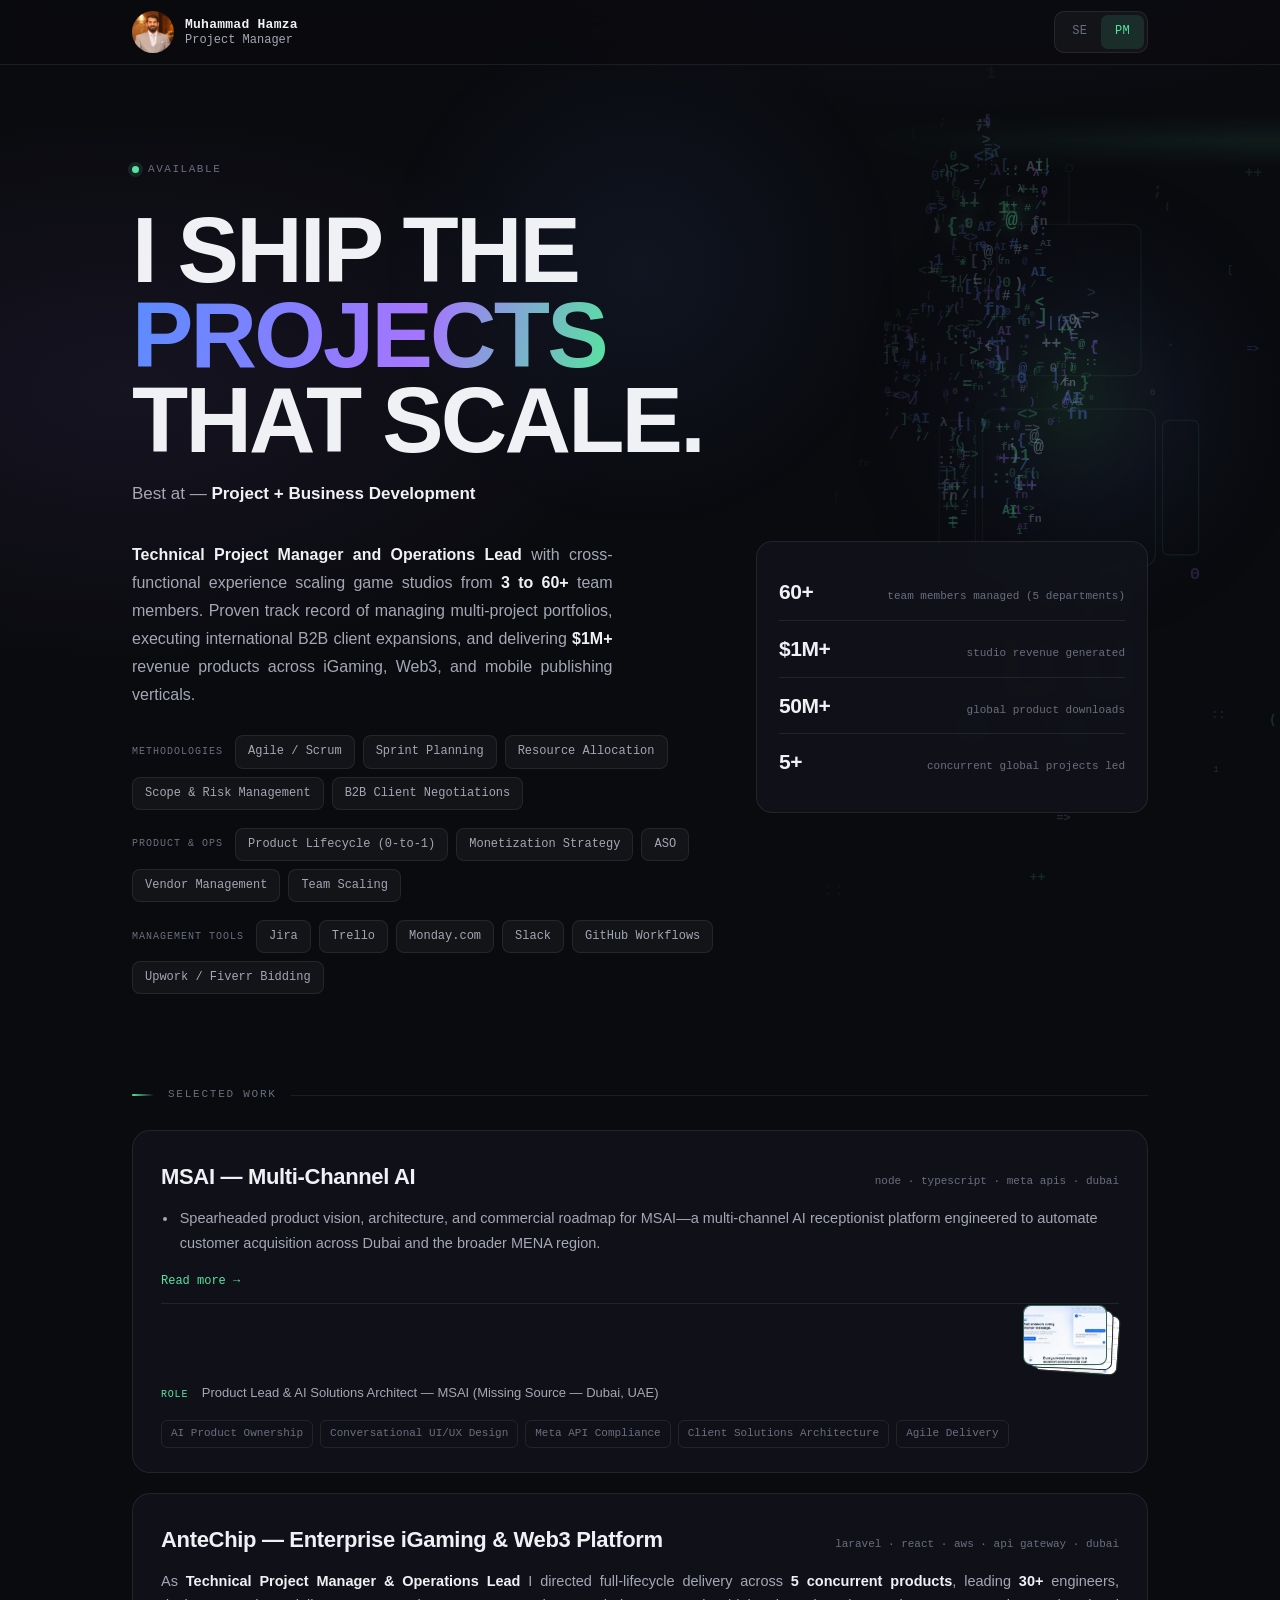
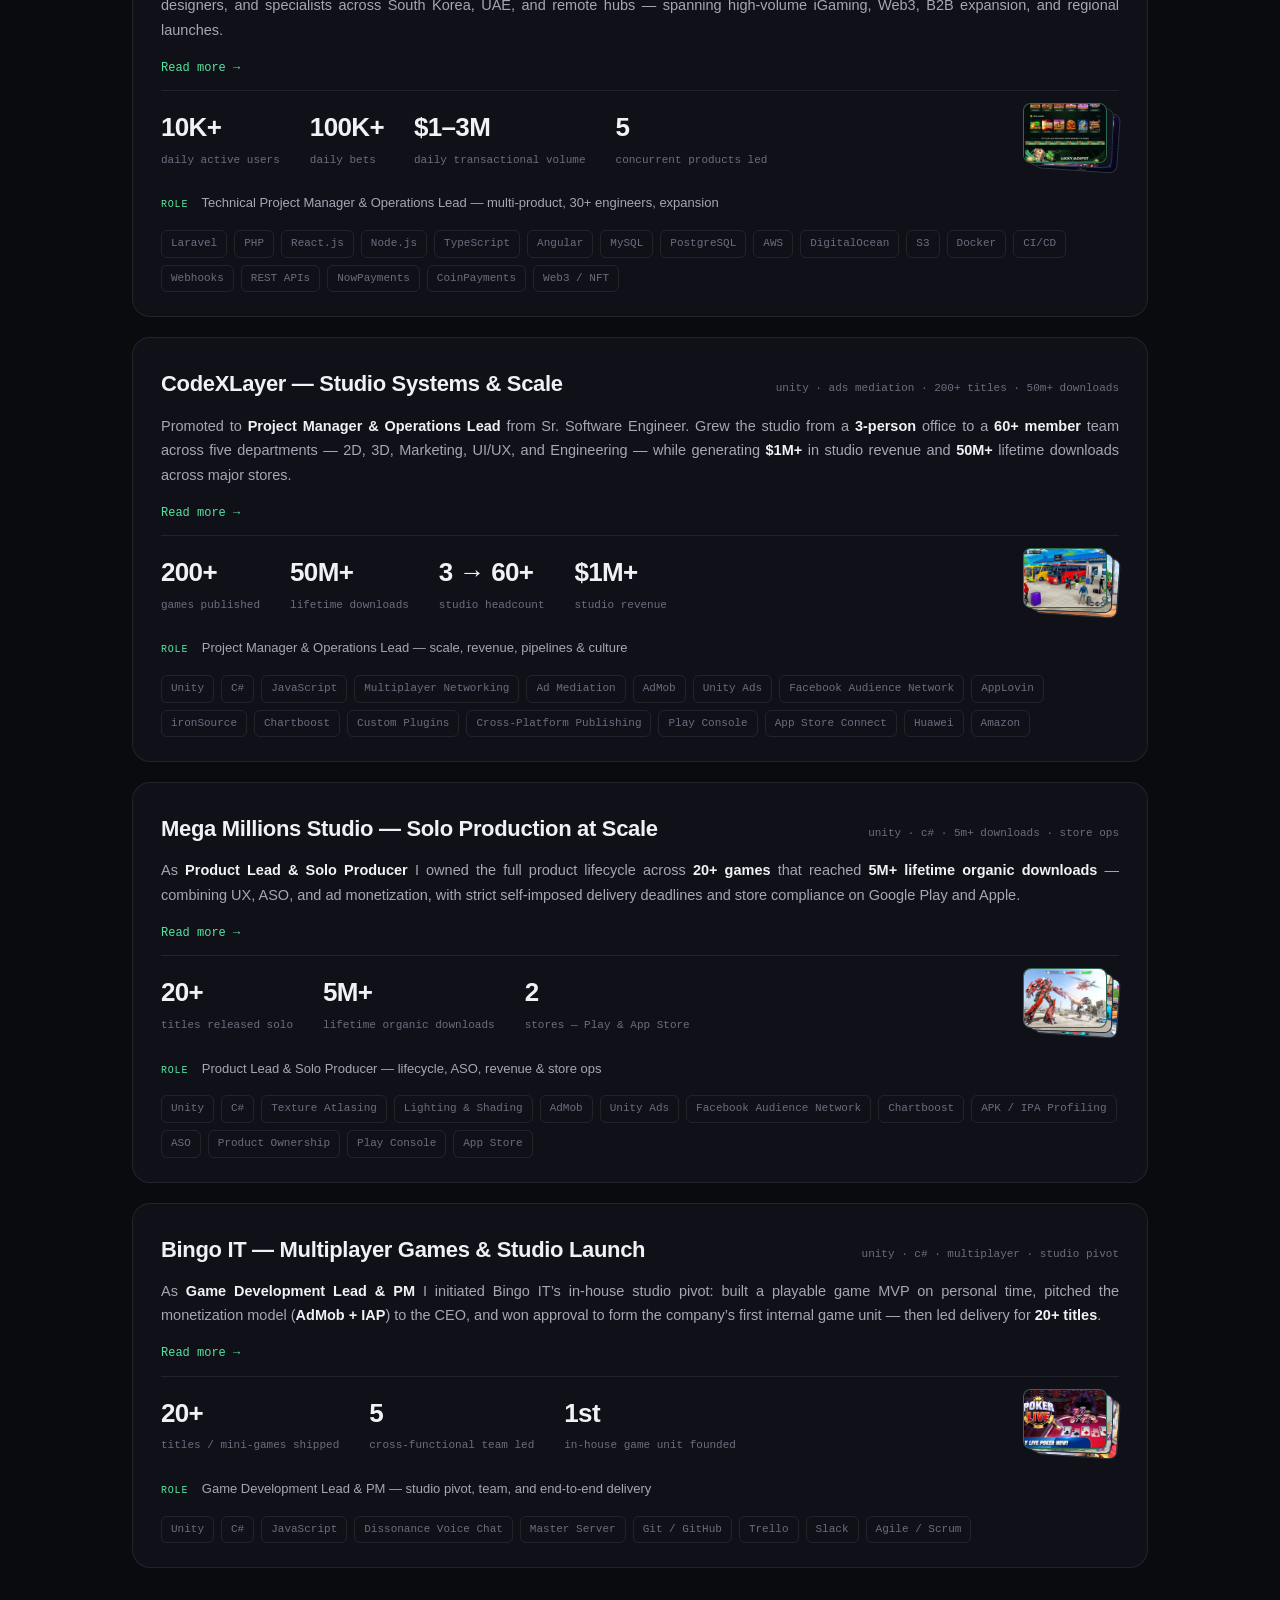
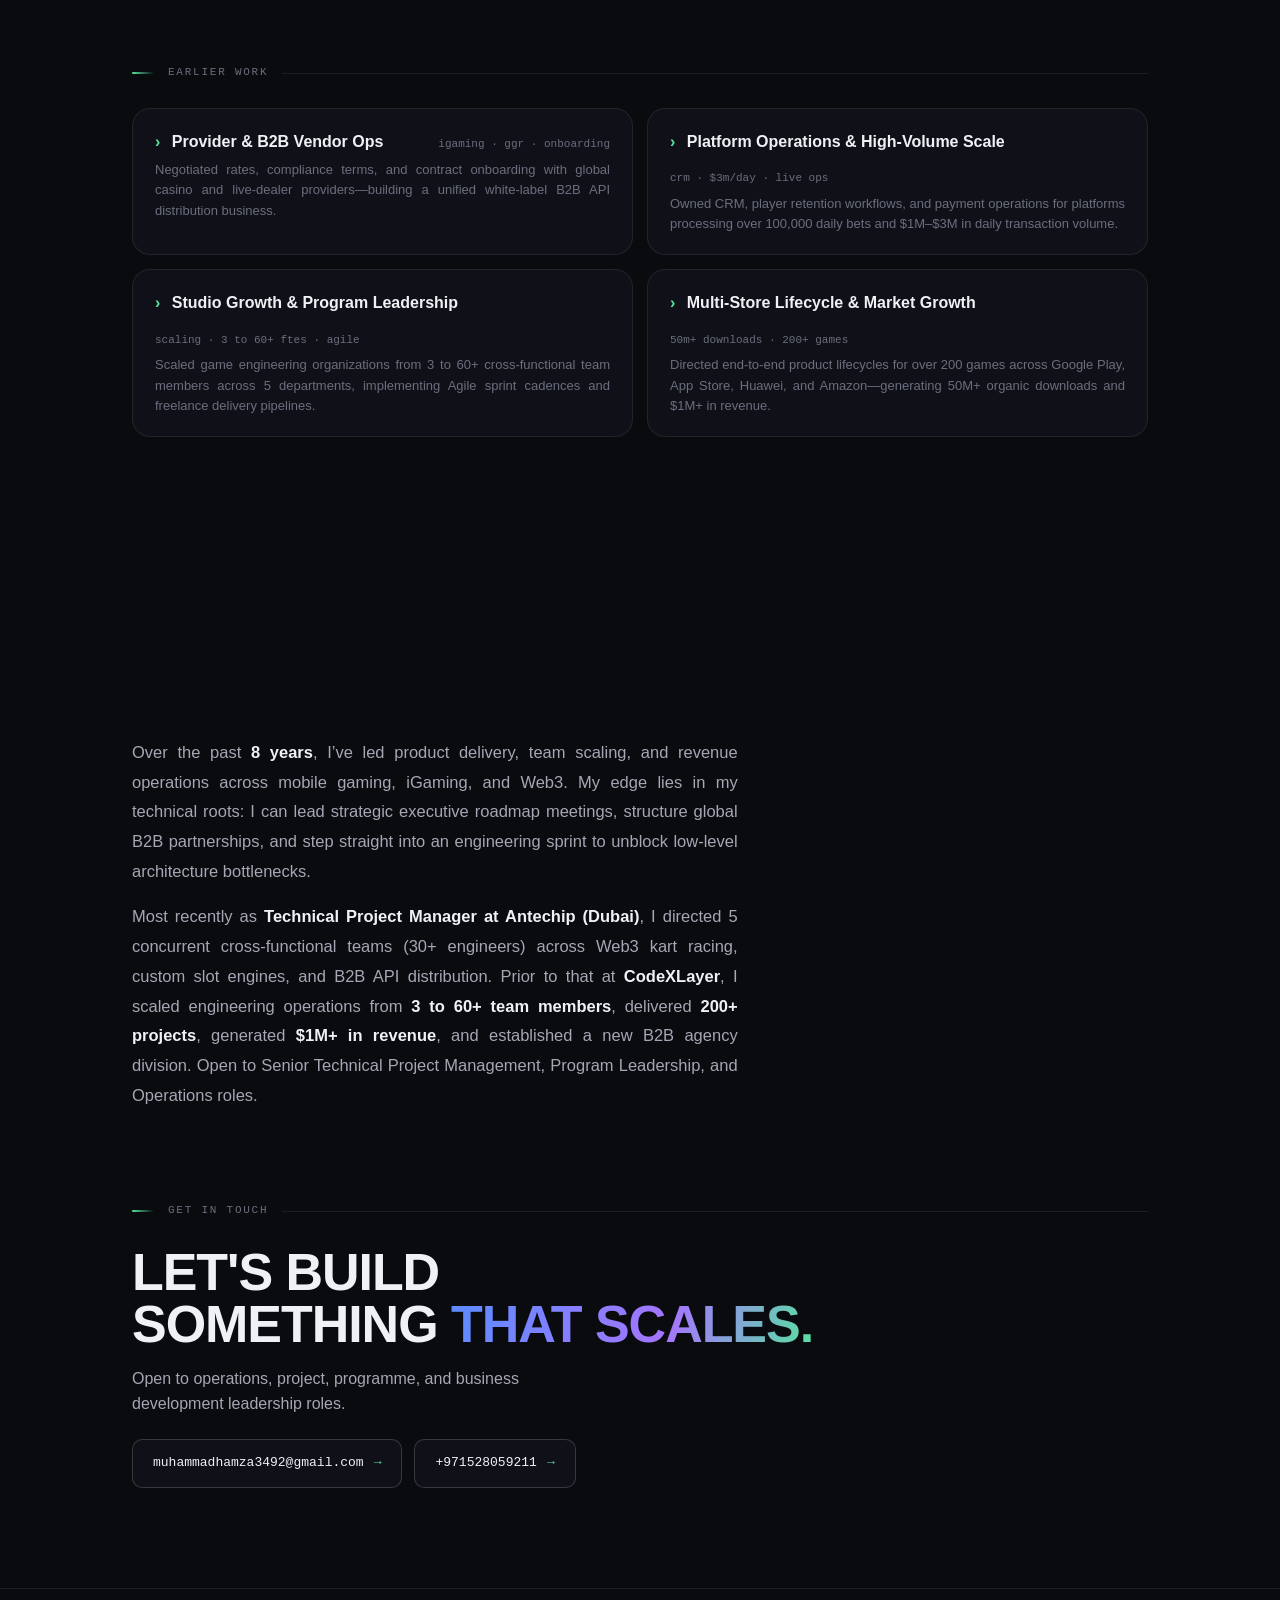
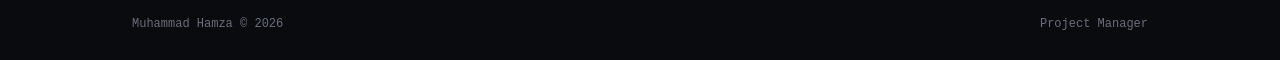
==== PM/index.html @ 50016e59 "Expand portfolio with MSAI, screenshot galleries, and refreshed SE profile. Add MSAI as the lead cas" ====
<!DOCTYPE html>
<html lang="en">
  <head>
    <meta charset="UTF-8" />
    <base href="../" />
    <meta name="viewport" content="width=device-width, initial-scale=1.0" />
    <title>Muhammad Hamza — Lead Full-Stack &amp; Systems Engineer</title>
    <meta
      name="description"
      content="Muhammad Hamza — Lead Full-Stack & Systems Engineer. High-concurrency platforms, B2B APIs, and low-latency client systems."
    />
    <link rel="stylesheet" href="css/site.css?v=25" />
  </head>
  <body>
    <div id="progress" data-progress></div>
    <div id="spotlight" data-spotlight></div>
    <div id="hero3d" aria-hidden="true"><canvas id="hero3d-canvas"></canvas></div>

    <header>
      <div class="wrap bar">
        <div class="brand">
          <button class="mark" type="button" data-open-intro title="View photo">
            <img src="images/hamza.jpg" alt="Muhammad Hamza" />
          </button>
          <div class="who">
            <b data-bind="name">Muhammad Hamza</b>
            <span data-bind="title">Lead Full-Stack &amp; Systems Engineer</span>
          </div>
        </div>
        <div class="actions">
          <div class="toggle" role="tablist" aria-label="Profile">
            <button type="button" data-voice-btn="engineer">SE</button>
            <button type="button" data-voice-btn="pm">PM</button>
          </div>
        </div>
      </div>
    </header>

    <main class="wrap">
      <section class="hero">
        <div class="kicker reveal"><span class="dot"></span><span data-bind="status">available</span></div>
        <h1>
          I <span data-bind="verb">build</span> the<br />
          <span class="wr" data-bind="words"></span><br />
          that scale.
        </h1>
        <p class="sub reveal" data-bind="sub"></p>
        <div class="heroGrid">
          <div>
            <p class="intro reveal" data-bind="intro"></p>
            <div class="stack reveal" data-bind="skills"></div>
          </div>
          <aside class="cardStat reveal" data-bind="stats"></aside>
        </div>
      </section>

      <section>
        <div class="eyebrow reveal">Selected work</div>
        <div data-bind="work"></div>
      </section>

      <section>
        <div class="eyebrow reveal">Earlier work</div>
        <div class="earlier" data-bind="earlier"></div>
      </section>

      <section class="about">
        <div class="eyebrow reveal">About</div>
        <div data-bind="about"></div>
      </section>

      <section class="contact">
        <div class="eyebrow reveal">Get in touch</div>
        <h2 class="reveal">Let's build<br />something <span class="g">that scales.</span></h2>
        <p class="reveal" data-bind="cta"></p>
        <div class="contact-row reveal">
          <a class="cbtn" data-bind="email"></a>
          <a class="cbtn" data-phone></a>
        </div>
      </section>
    </main>

    <footer>
      <div class="wrap">
        <span><span data-bind="name"></span> © <span data-bind="year"></span></span>
        <span data-bind="title"></span>
      </div>
    </footer>

    <div class="overlay" data-intro>
      <div class="modal">
        <button class="modal-close" type="button" data-close-intro>✕</button>
        <img src="images/hamza.jpg" alt="Muhammad Hamza" />
      </div>
    </div>

    <div class="lb-overlay" id="lb-overlay" hidden>
      <div class="lb-box">
        <div class="lb-head">
          <span class="lb-head-title"><b id="lb-title">Screenshot</b></span>
          <div class="lb-head-right">
            <span class="lb-count" id="lb-count">1 / 1</span>
            <button class="lb-nav" type="button" id="lb-prev" aria-label="Previous">←</button>
            <button class="lb-nav" type="button" id="lb-next" aria-label="Next">→</button>
            <button class="lb-close" type="button" id="lb-close" aria-label="Close">✕</button>
          </div>
        </div>
        <div class="lb-img-area" id="lb-img-area">
          <div class="lb-zoom-bar">
            <button class="lb-zoom-btn" type="button" id="lb-zoom-out" title="Zoom out">−</button>
            <span class="lb-zoom-level" id="lb-zoom-level" title="Reset zoom">100%</span>
            <button class="lb-zoom-btn" type="button" id="lb-zoom-in" title="Zoom in">+</button>
          </div>
          <div class="shot-wrap" id="lb-shot">
            <img id="lb-img" src="" alt="" />
            <div class="shot-masks" id="lb-masks" aria-hidden="true"></div>
          </div>
        </div>
        <div class="lb-dots" id="lb-dots"></div>
      </div>
    </div>

    <script>window.__INITIAL_VOICE = "pm";</script>
    <script src="js/content.js?v=25"></script>
    <script src="js/common.js?v=25"></script>
    <script src="js/hero3d.js?v=25"></script>
  </body>
</html>
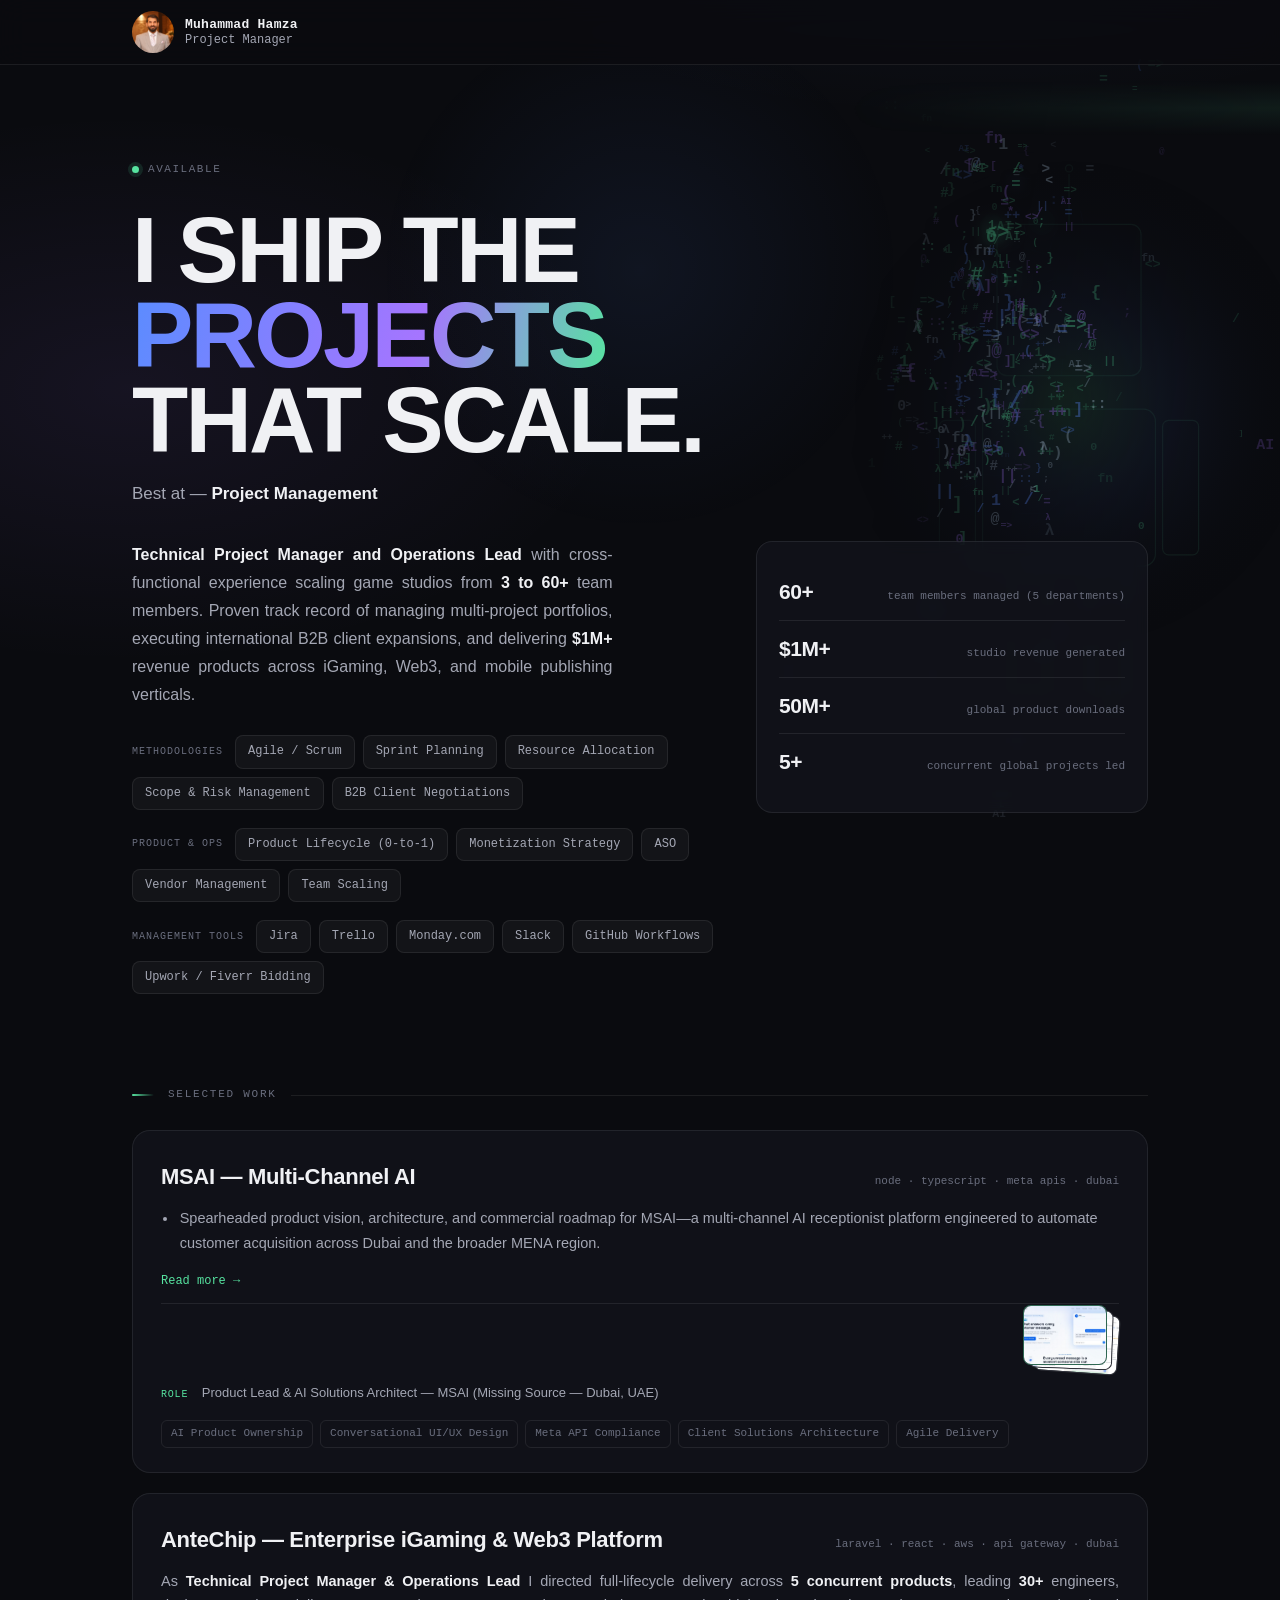
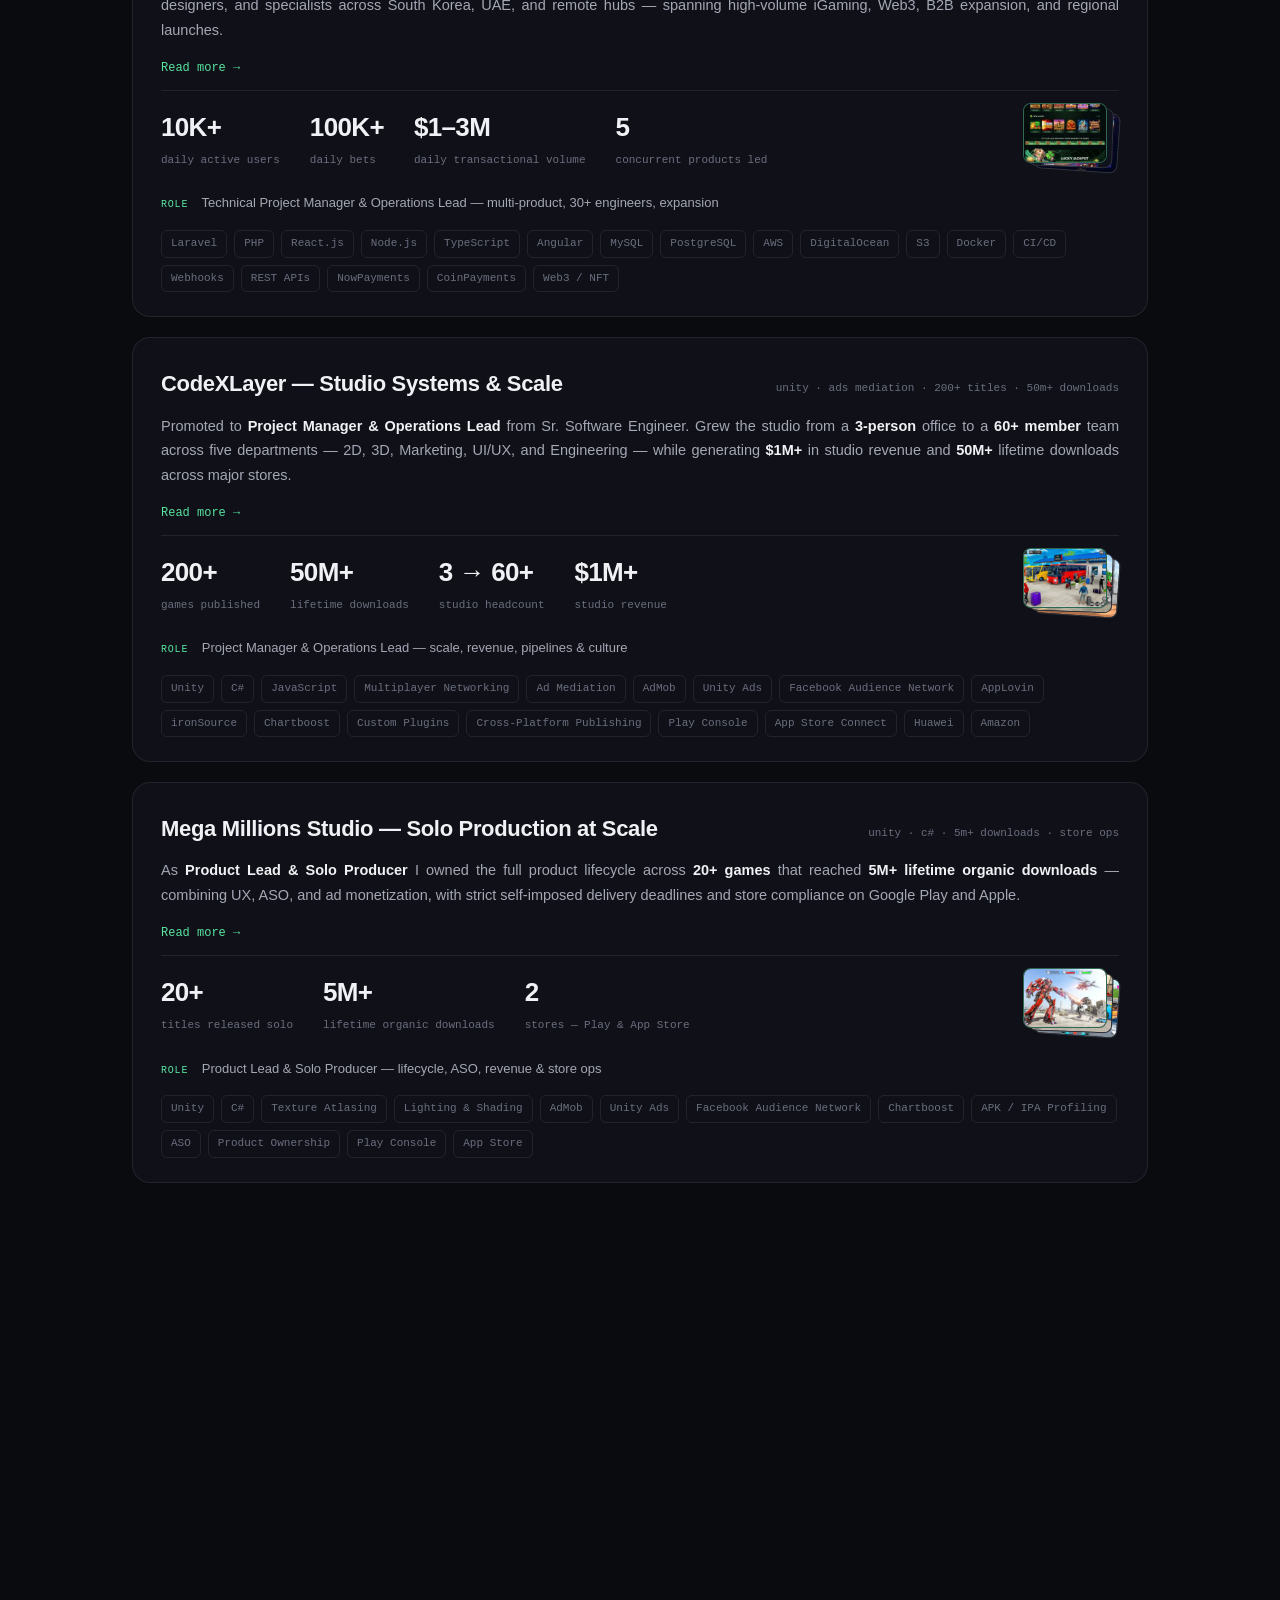
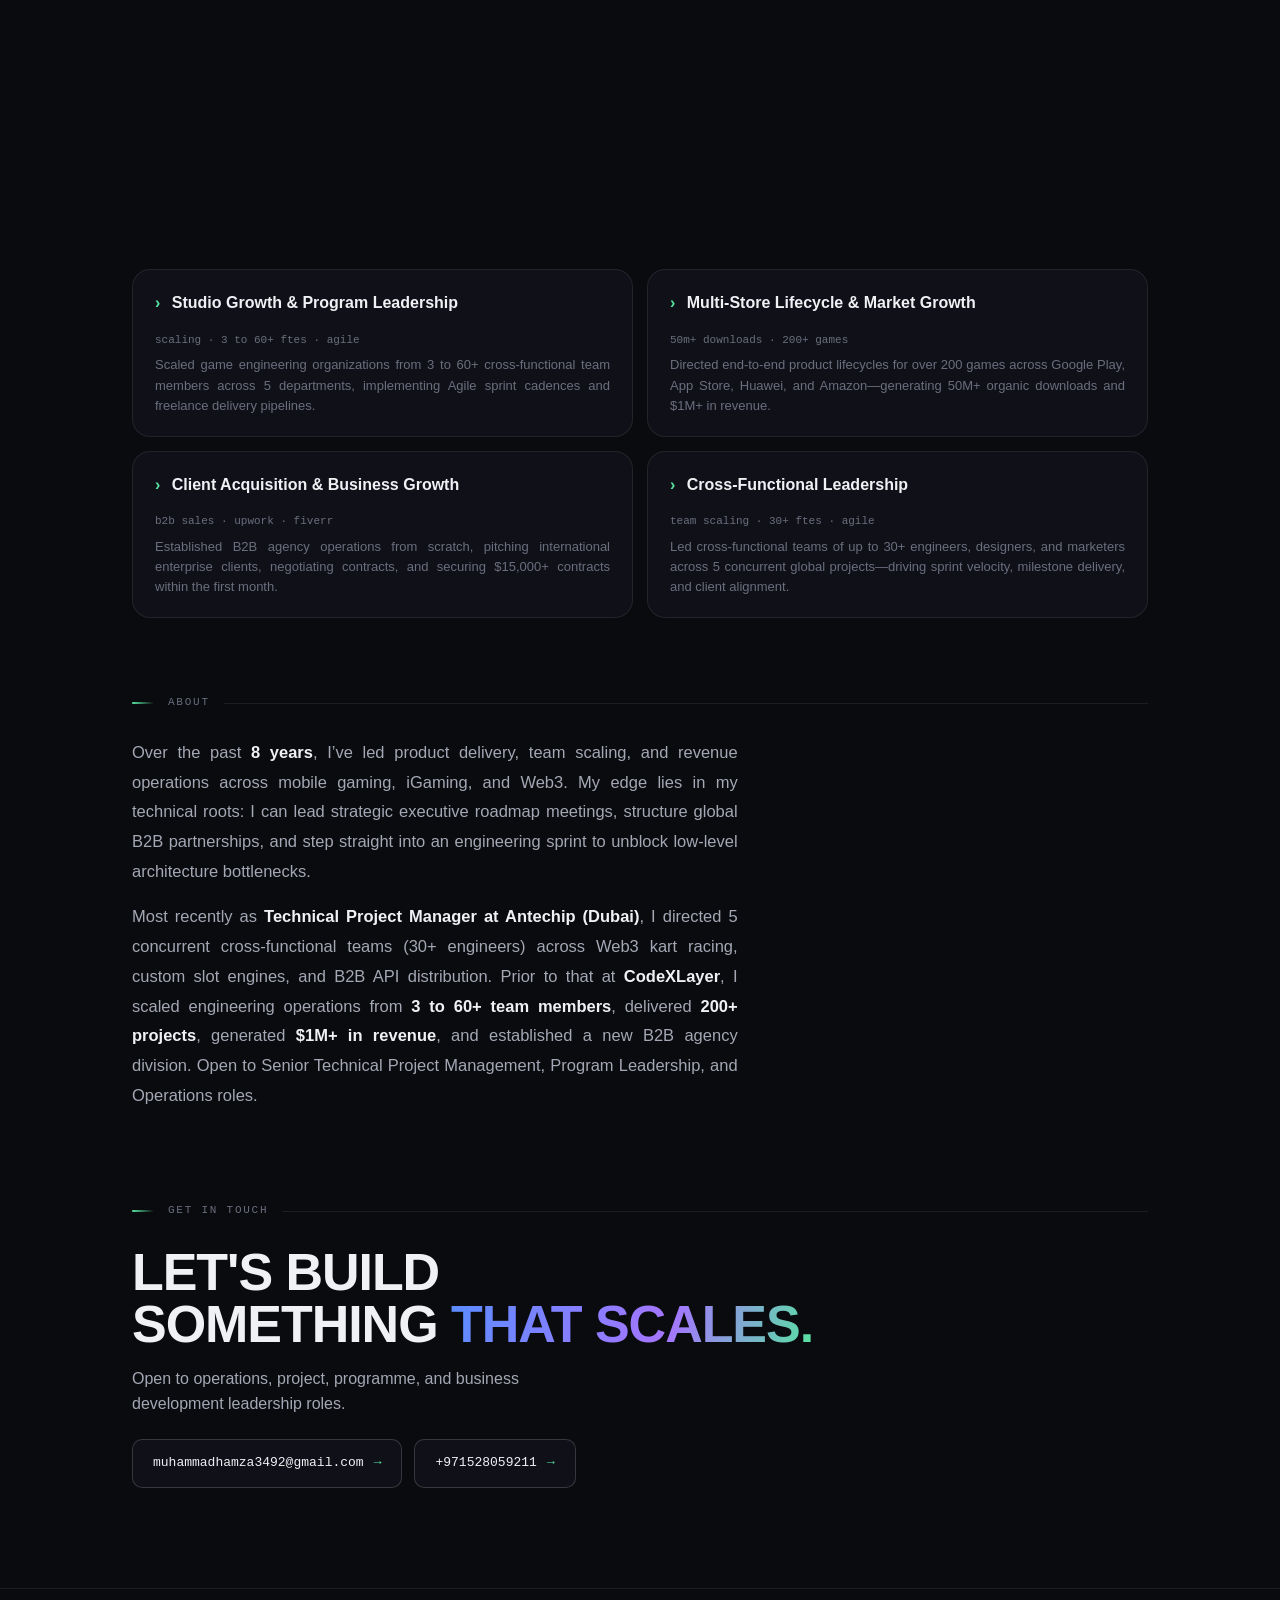
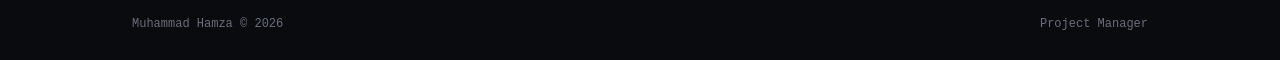
==== commit 51fcbc62: "Hide the SE/PM toggle while keeping /SE and /PM links voice-locked. Also update the PM subtitle to P" ====
--- a/PM/index.html
+++ b/PM/index.html
@@ -9,7 +9,7 @@
       name="description"
       content="Muhammad Hamza — Lead Full-Stack & Systems Engineer. High-concurrency platforms, B2B APIs, and low-latency client systems."
     />
-    <link rel="stylesheet" href="css/site.css?v=25" />
+    <link rel="stylesheet" href="css/site.css?v=27" />
   </head>
   <body>
     <div id="progress" data-progress></div>
@@ -121,8 +121,8 @@
     </div>
 
     <script>window.__INITIAL_VOICE = "pm";</script>
-    <script src="js/content.js?v=25"></script>
-    <script src="js/common.js?v=25"></script>
-    <script src="js/hero3d.js?v=25"></script>
+    <script src="js/content.js?v=27"></script>
+    <script src="js/common.js?v=27"></script>
+    <script src="js/hero3d.js?v=27"></script>
   </body>
 </html>
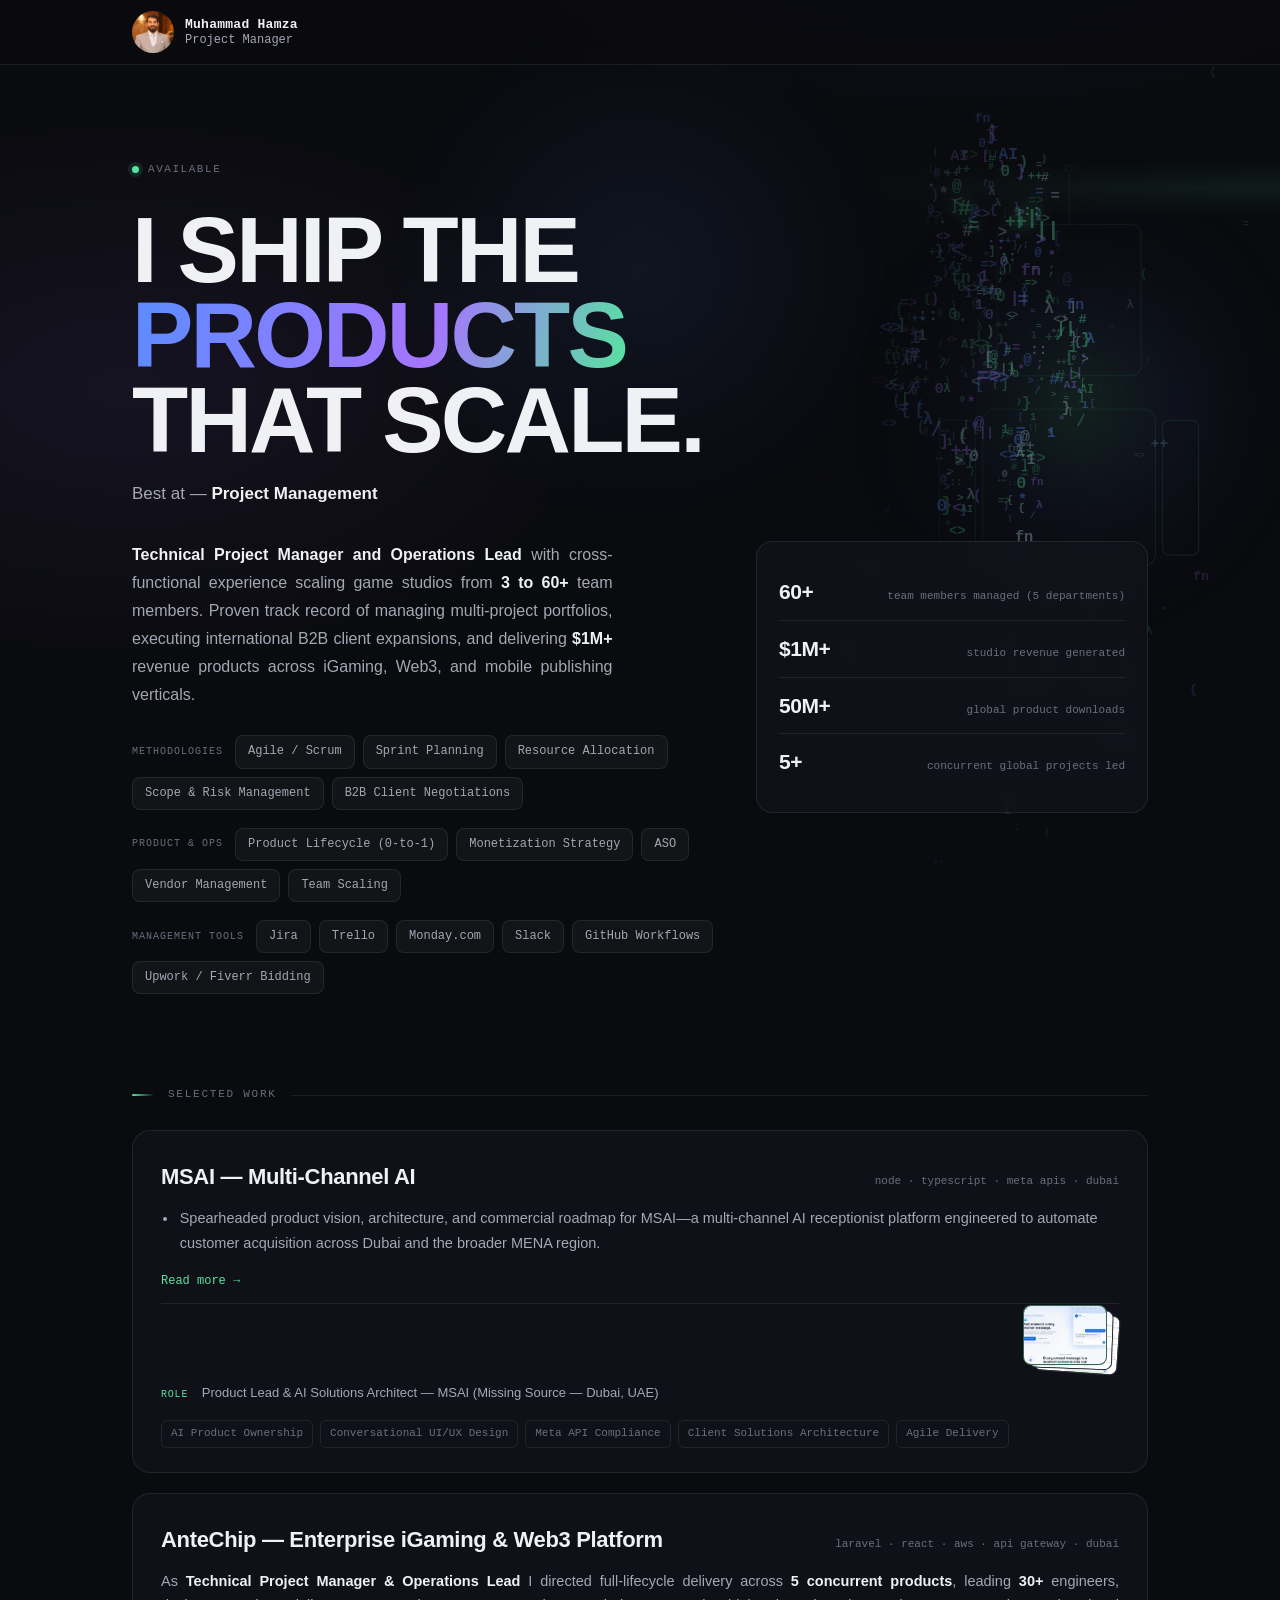
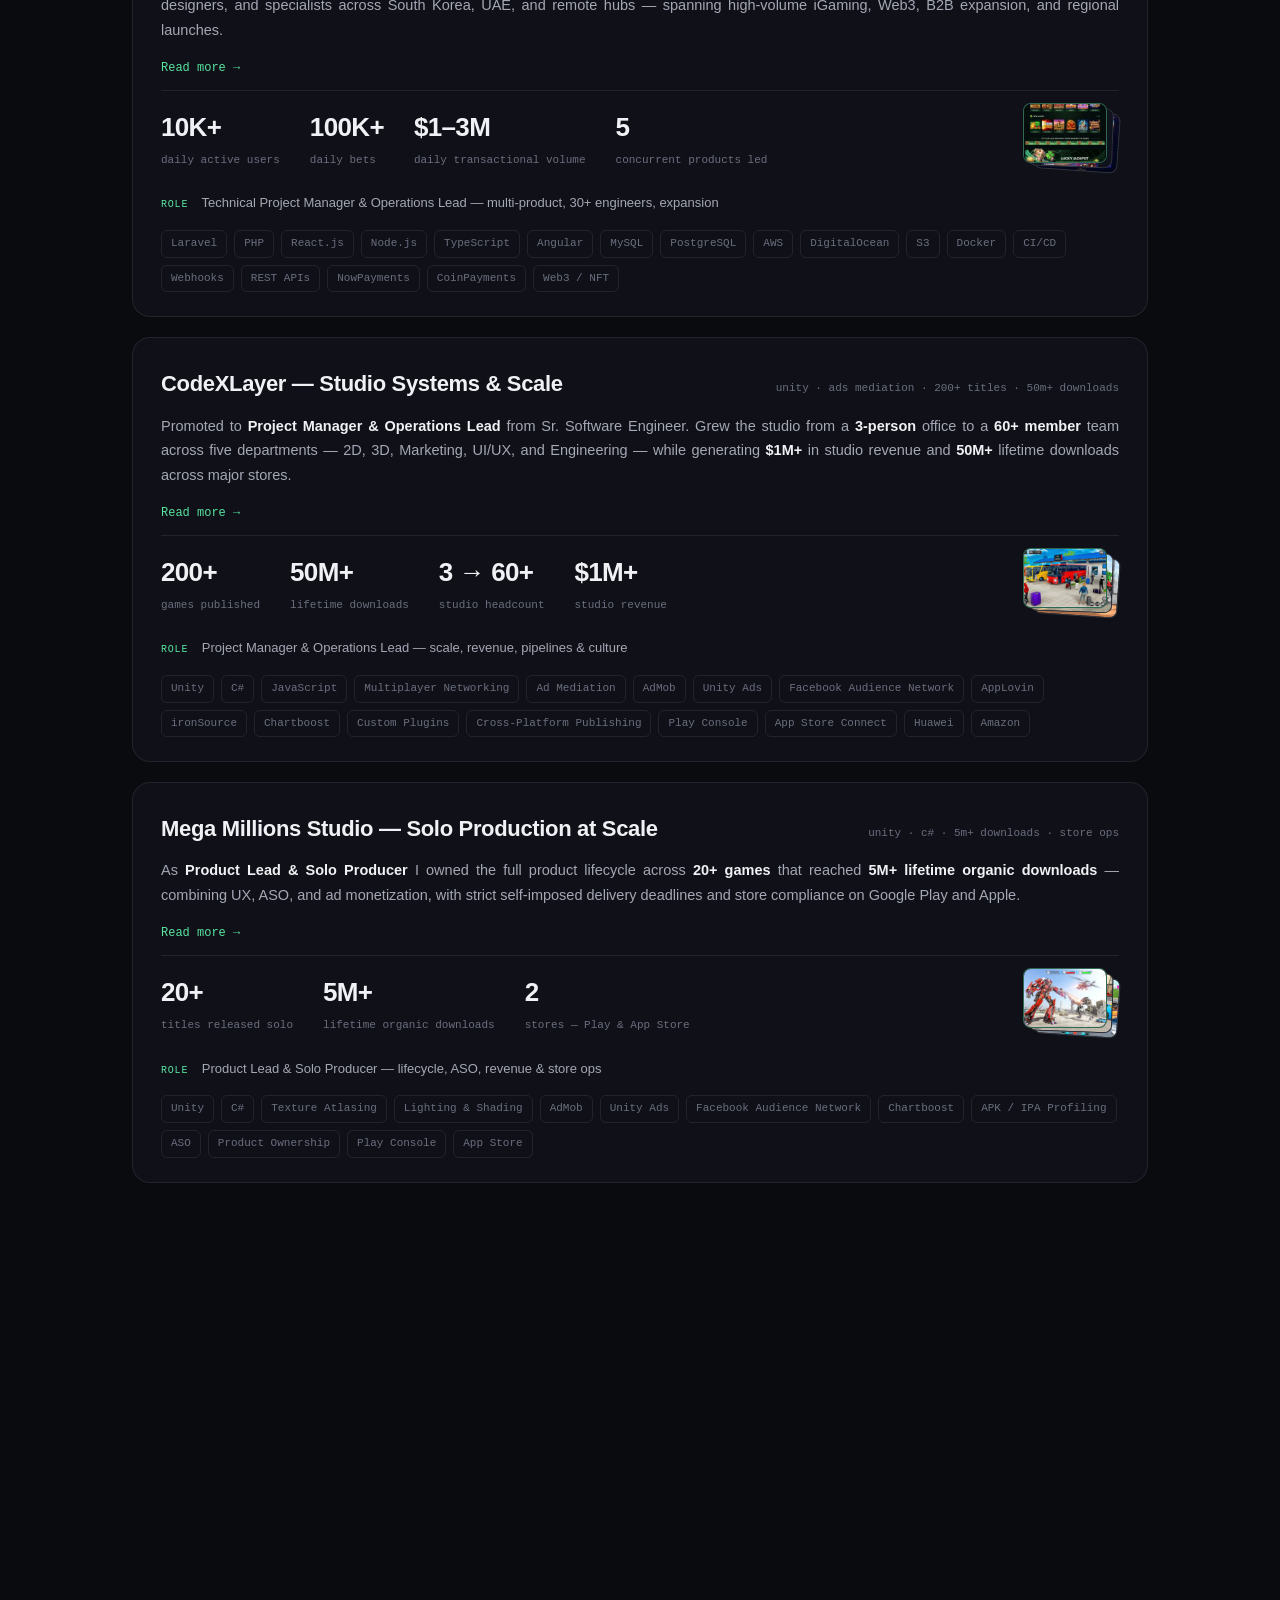
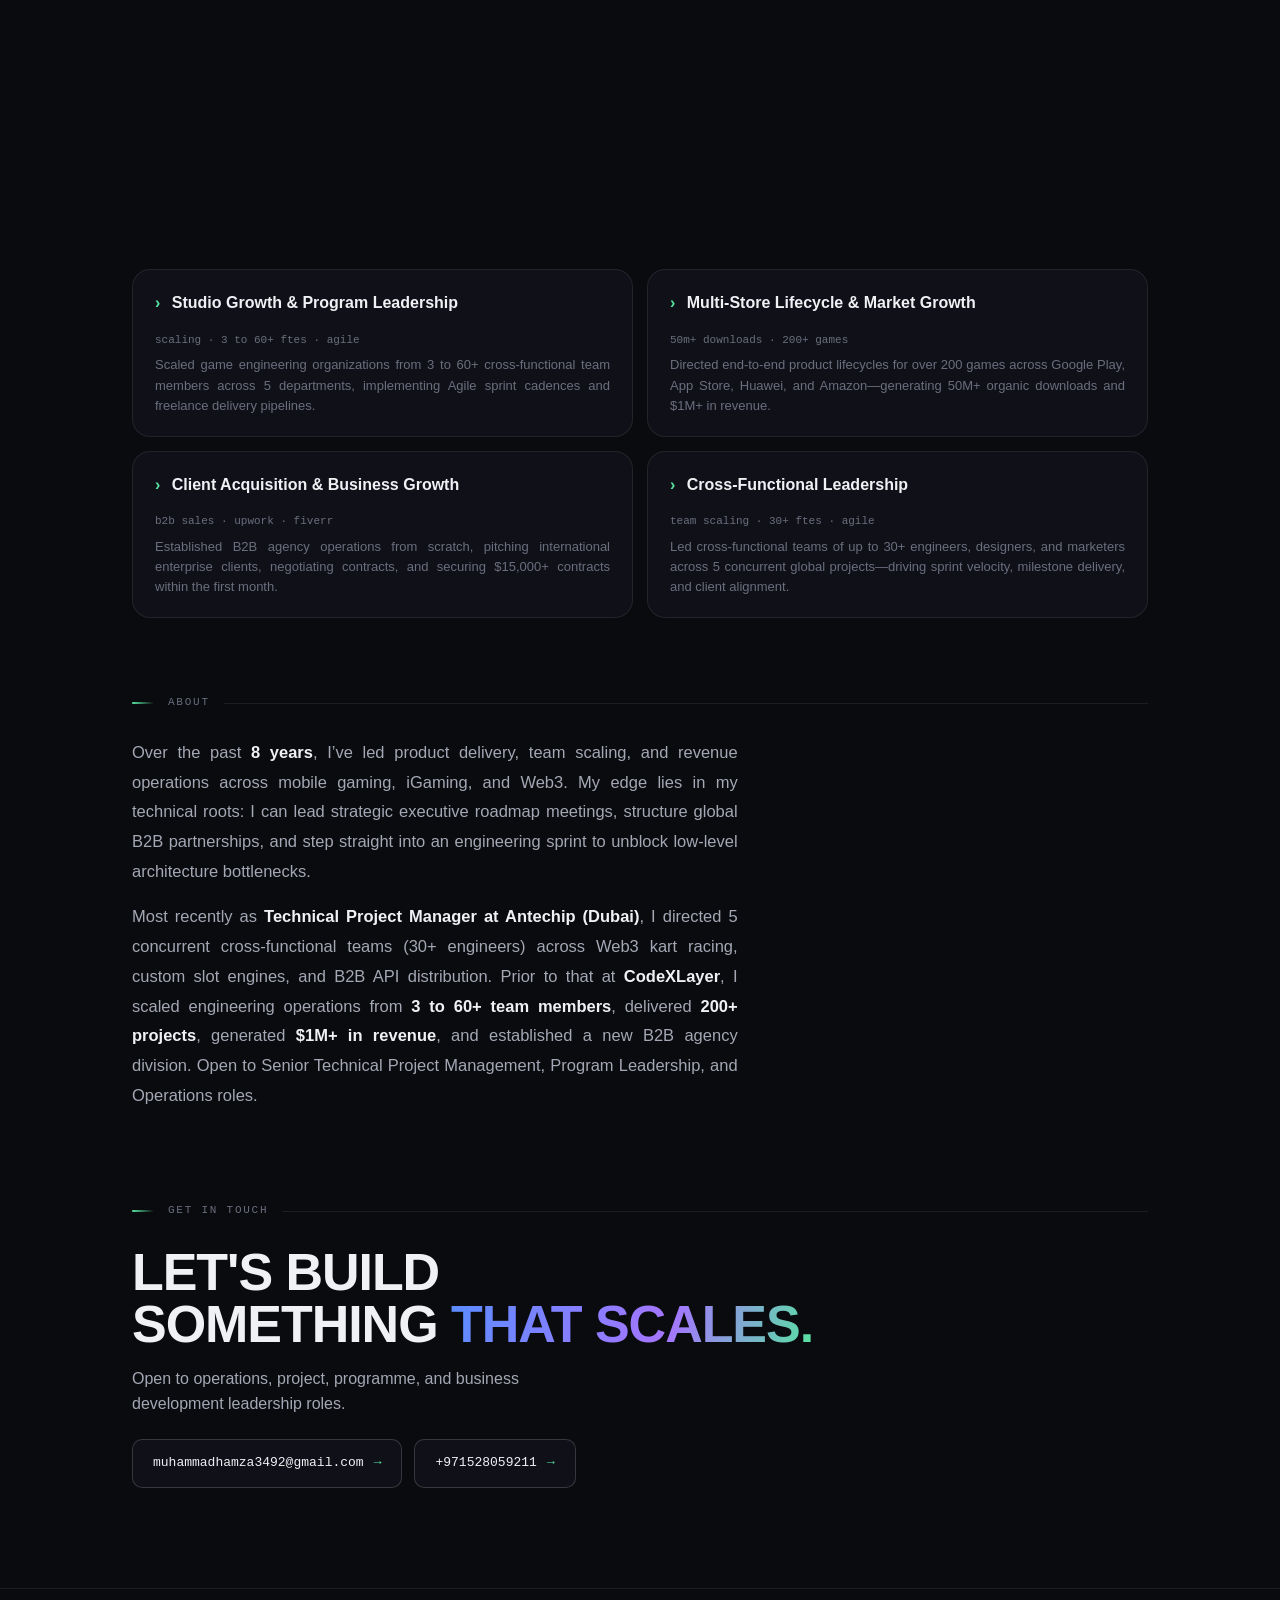
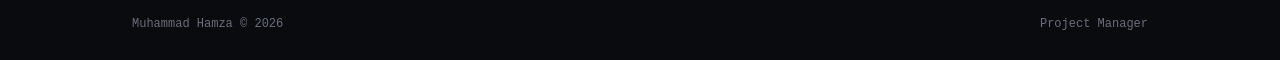
==== commit 10cf0b25: "Add branded MH favicon set for browser and home-screen icons. Uses the portfolio’s dark base with bl" ====
--- a/PM/index.html
+++ b/PM/index.html
@@ -9,7 +9,11 @@
       name="description"
       content="Muhammad Hamza — Lead Full-Stack & Systems Engineer. High-concurrency platforms, B2B APIs, and low-latency client systems."
     />
-    <link rel="stylesheet" href="css/site.css?v=27" />
+    <link rel="icon" href="images/favicon.svg" type="image/svg+xml" />
+    <link rel="icon" href="images/favicon-32.png" type="image/png" sizes="32x32" />
+    <link rel="shortcut icon" href="images/favicon.ico" />
+    <link rel="apple-touch-icon" href="images/apple-touch-icon.png" sizes="180x180" />
+    <link rel="stylesheet" href="css/site.css?v=28" />
   </head>
   <body>
     <div id="progress" data-progress></div>
@@ -121,8 +125,8 @@
     </div>
 
     <script>window.__INITIAL_VOICE = "pm";</script>
-    <script src="js/content.js?v=27"></script>
-    <script src="js/common.js?v=27"></script>
-    <script src="js/hero3d.js?v=27"></script>
+    <script src="js/content.js?v=28"></script>
+    <script src="js/common.js?v=28"></script>
+    <script src="js/hero3d.js?v=28"></script>
   </body>
 </html>
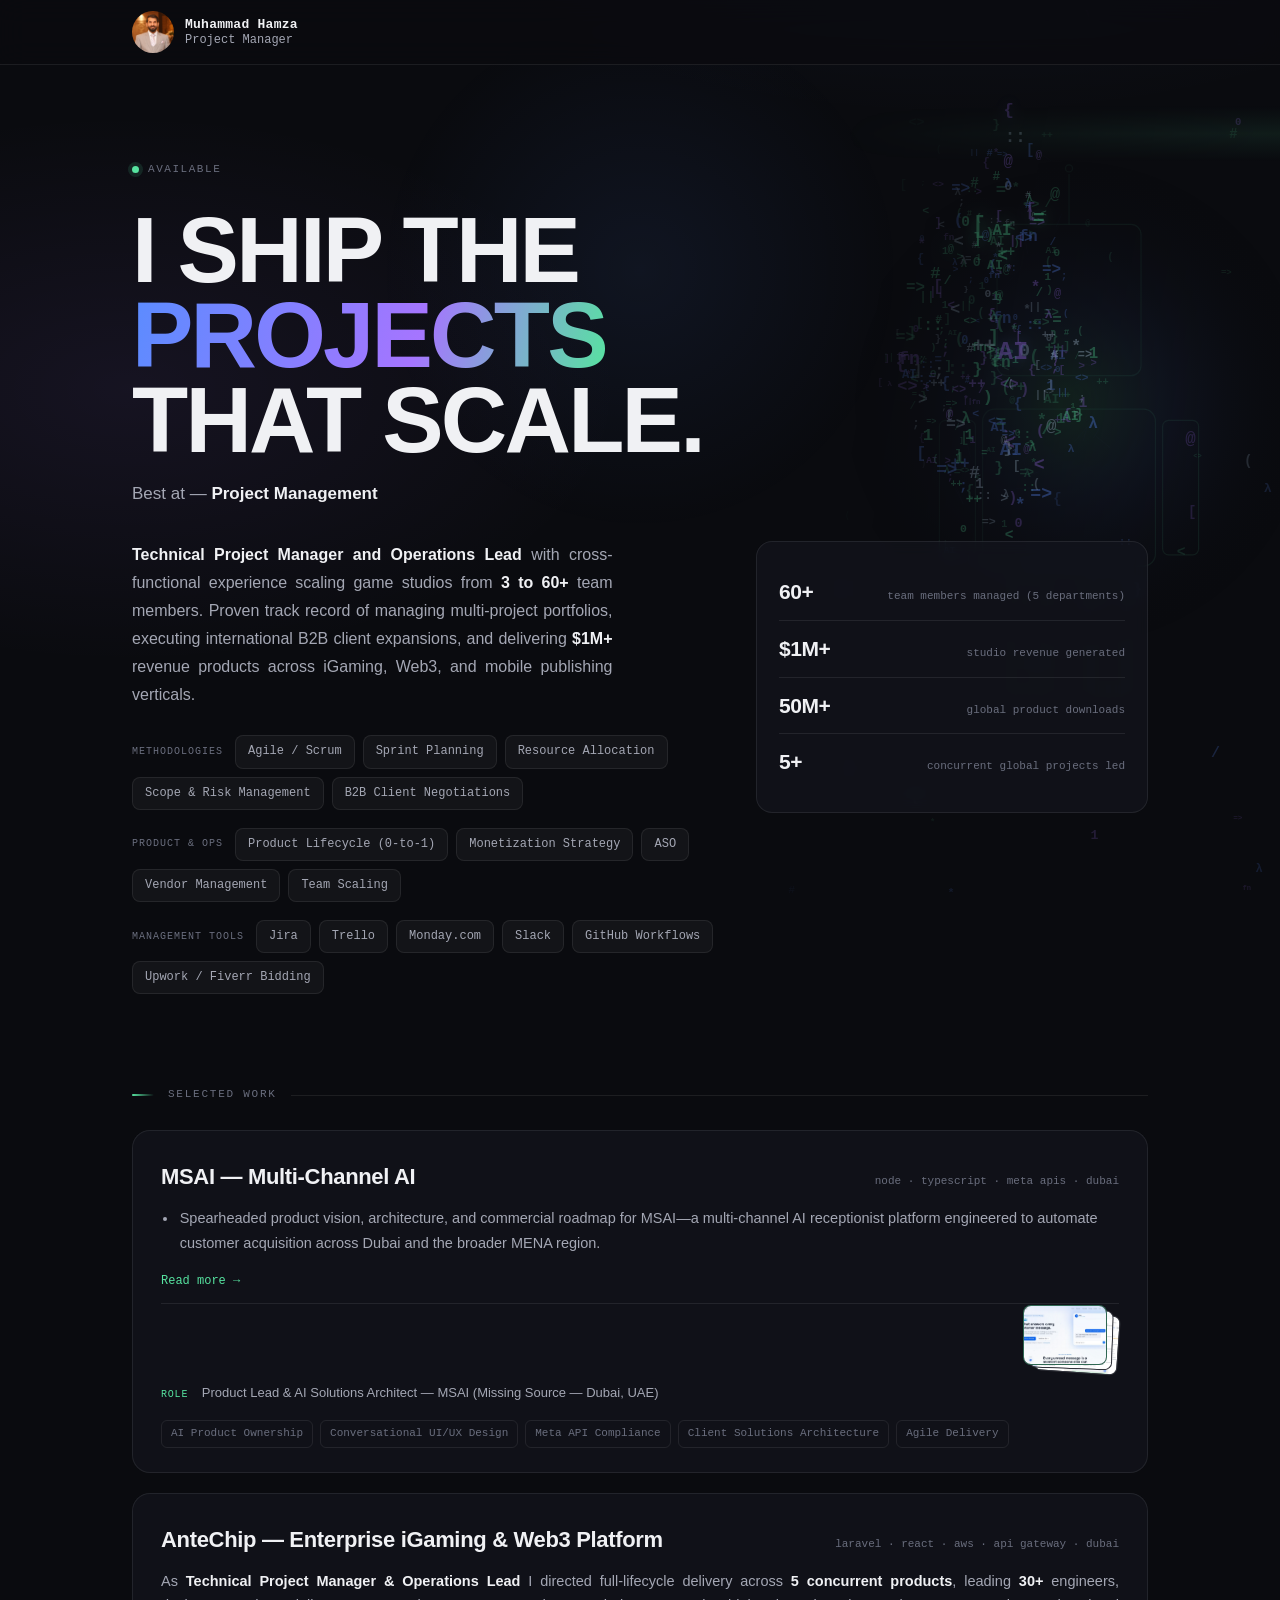
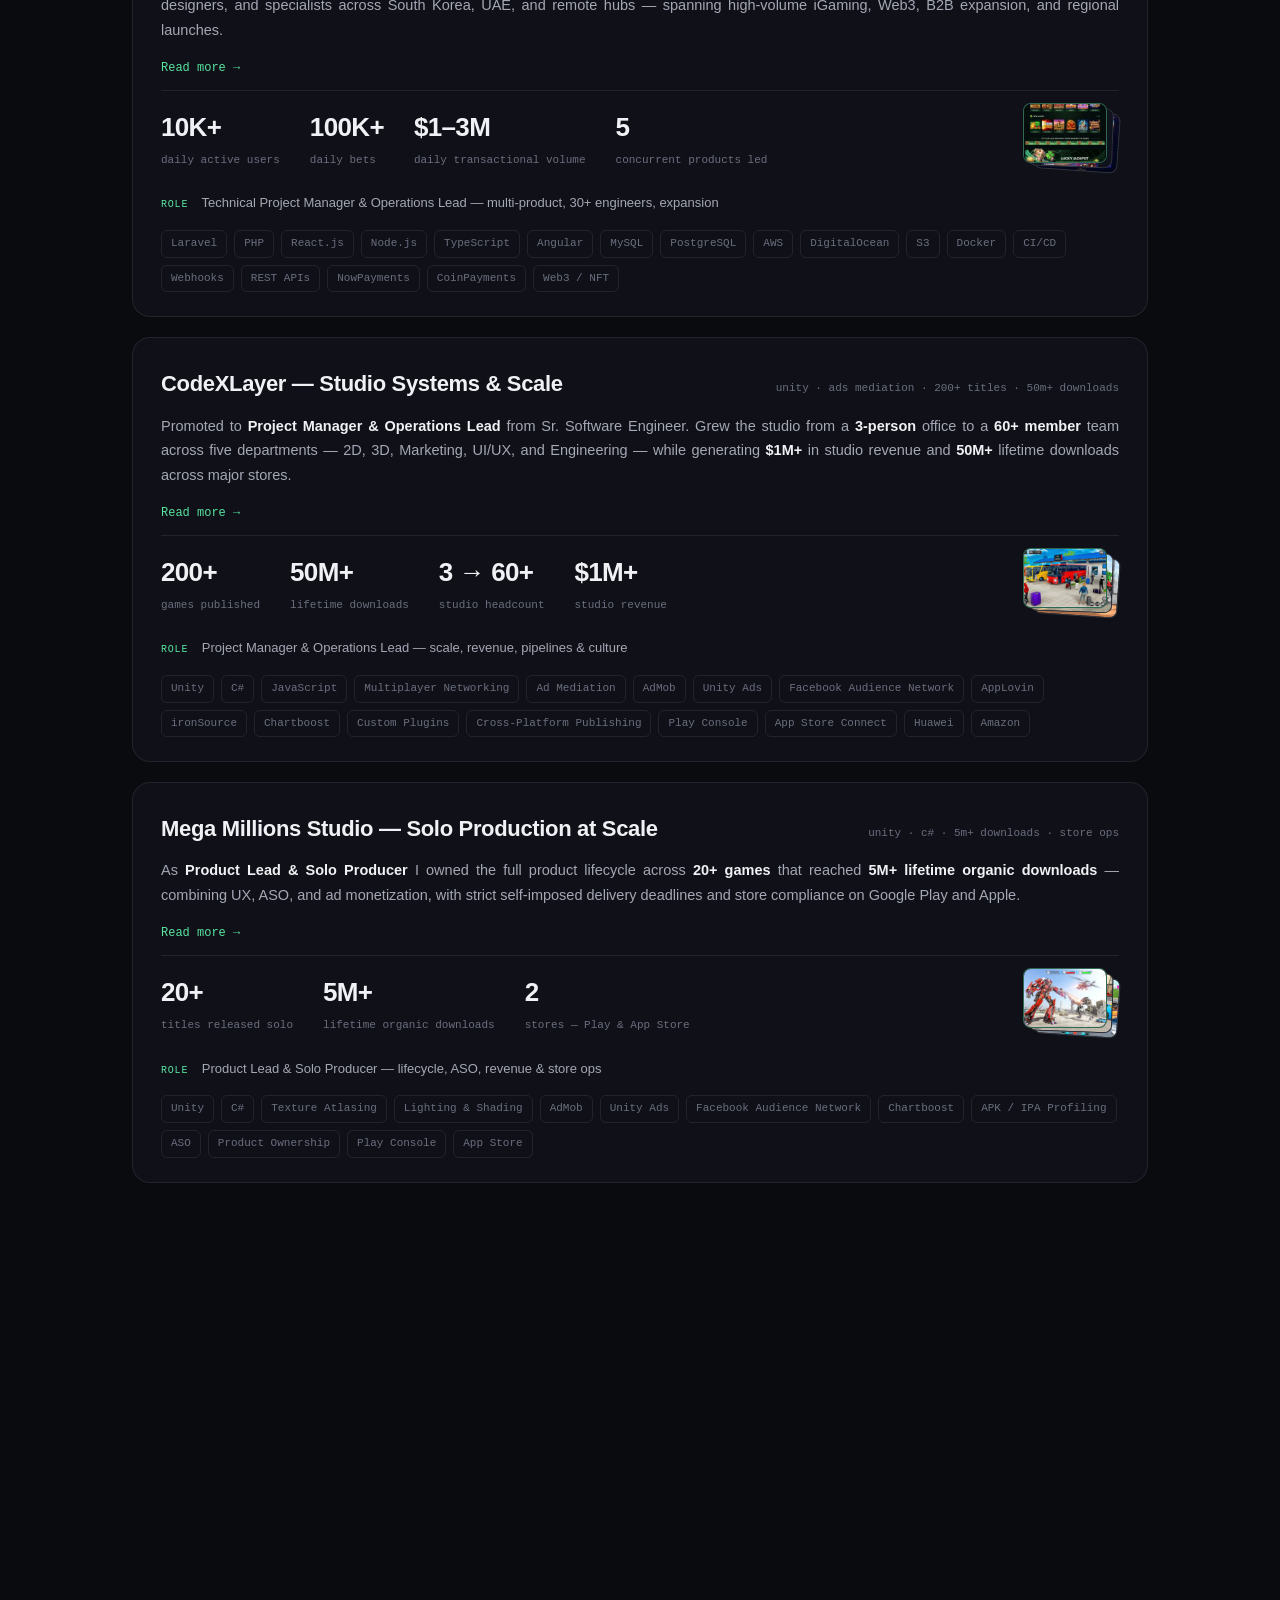
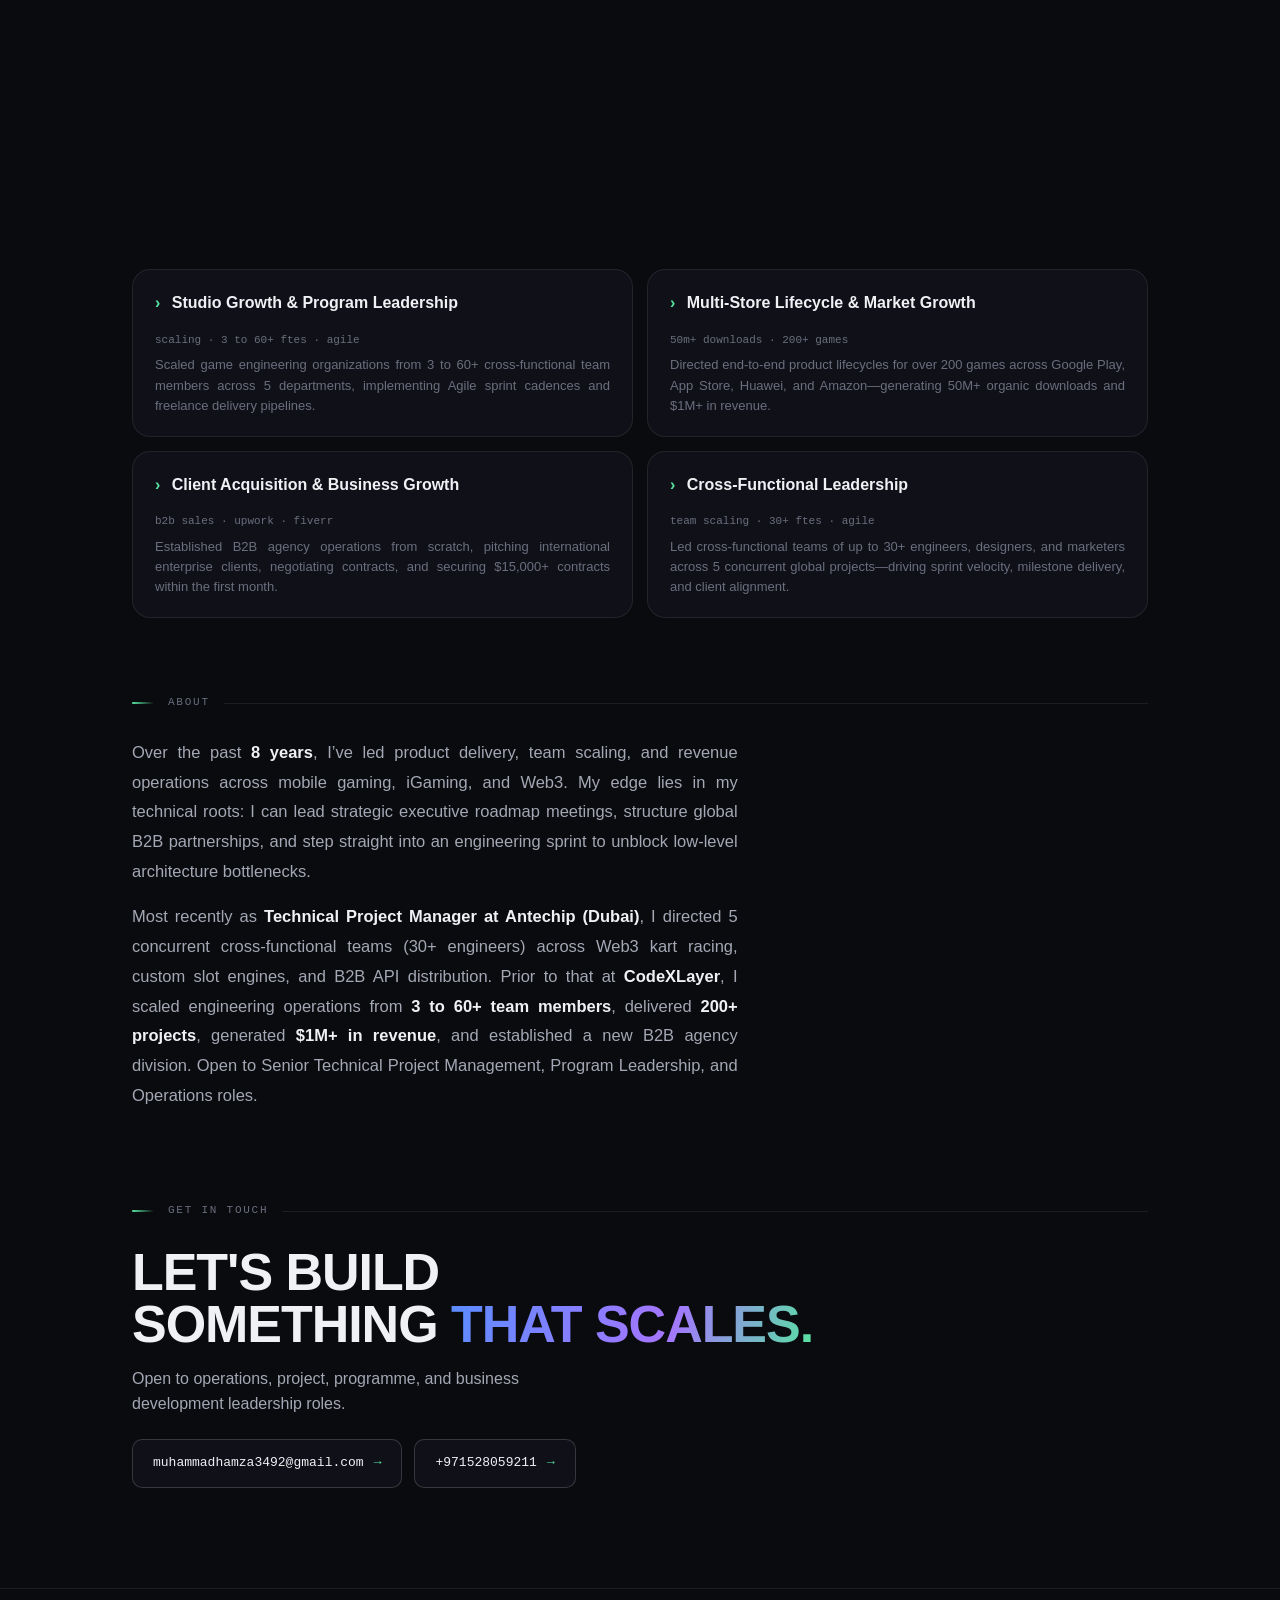
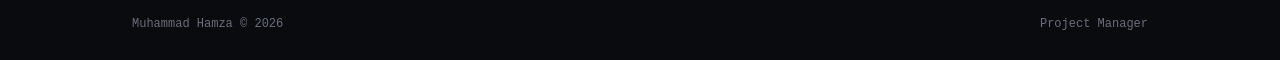
==== commit d7953a6f: "Make the MH favicon a full circle for cleaner browser tabs. Updates SVG/PNG/ICO assets and cache-bus" ====
--- a/PM/index.html
+++ b/PM/index.html
@@ -9,11 +9,11 @@
       name="description"
       content="Muhammad Hamza — Lead Full-Stack & Systems Engineer. High-concurrency platforms, B2B APIs, and low-latency client systems."
     />
-    <link rel="icon" href="images/favicon.svg" type="image/svg+xml" />
-    <link rel="icon" href="images/favicon-32.png" type="image/png" sizes="32x32" />
-    <link rel="shortcut icon" href="images/favicon.ico" />
-    <link rel="apple-touch-icon" href="images/apple-touch-icon.png" sizes="180x180" />
-    <link rel="stylesheet" href="css/site.css?v=28" />
+    <link rel="icon" href="images/favicon.svg?v=29" type="image/svg+xml" />
+    <link rel="icon" href="images/favicon-32.png?v=29" type="image/png" sizes="32x32" />
+    <link rel="shortcut icon" href="images/favicon.ico?v=29" />
+    <link rel="apple-touch-icon" href="images/apple-touch-icon.png?v=29" sizes="180x180" />
+    <link rel="stylesheet" href="css/site.css?v=29" />
   </head>
   <body>
     <div id="progress" data-progress></div>
@@ -125,8 +125,8 @@
     </div>
 
     <script>window.__INITIAL_VOICE = "pm";</script>
-    <script src="js/content.js?v=28"></script>
-    <script src="js/common.js?v=28"></script>
-    <script src="js/hero3d.js?v=28"></script>
+    <script src="js/content.js?v=29"></script>
+    <script src="js/common.js?v=29"></script>
+    <script src="js/hero3d.js?v=29"></script>
   </body>
 </html>
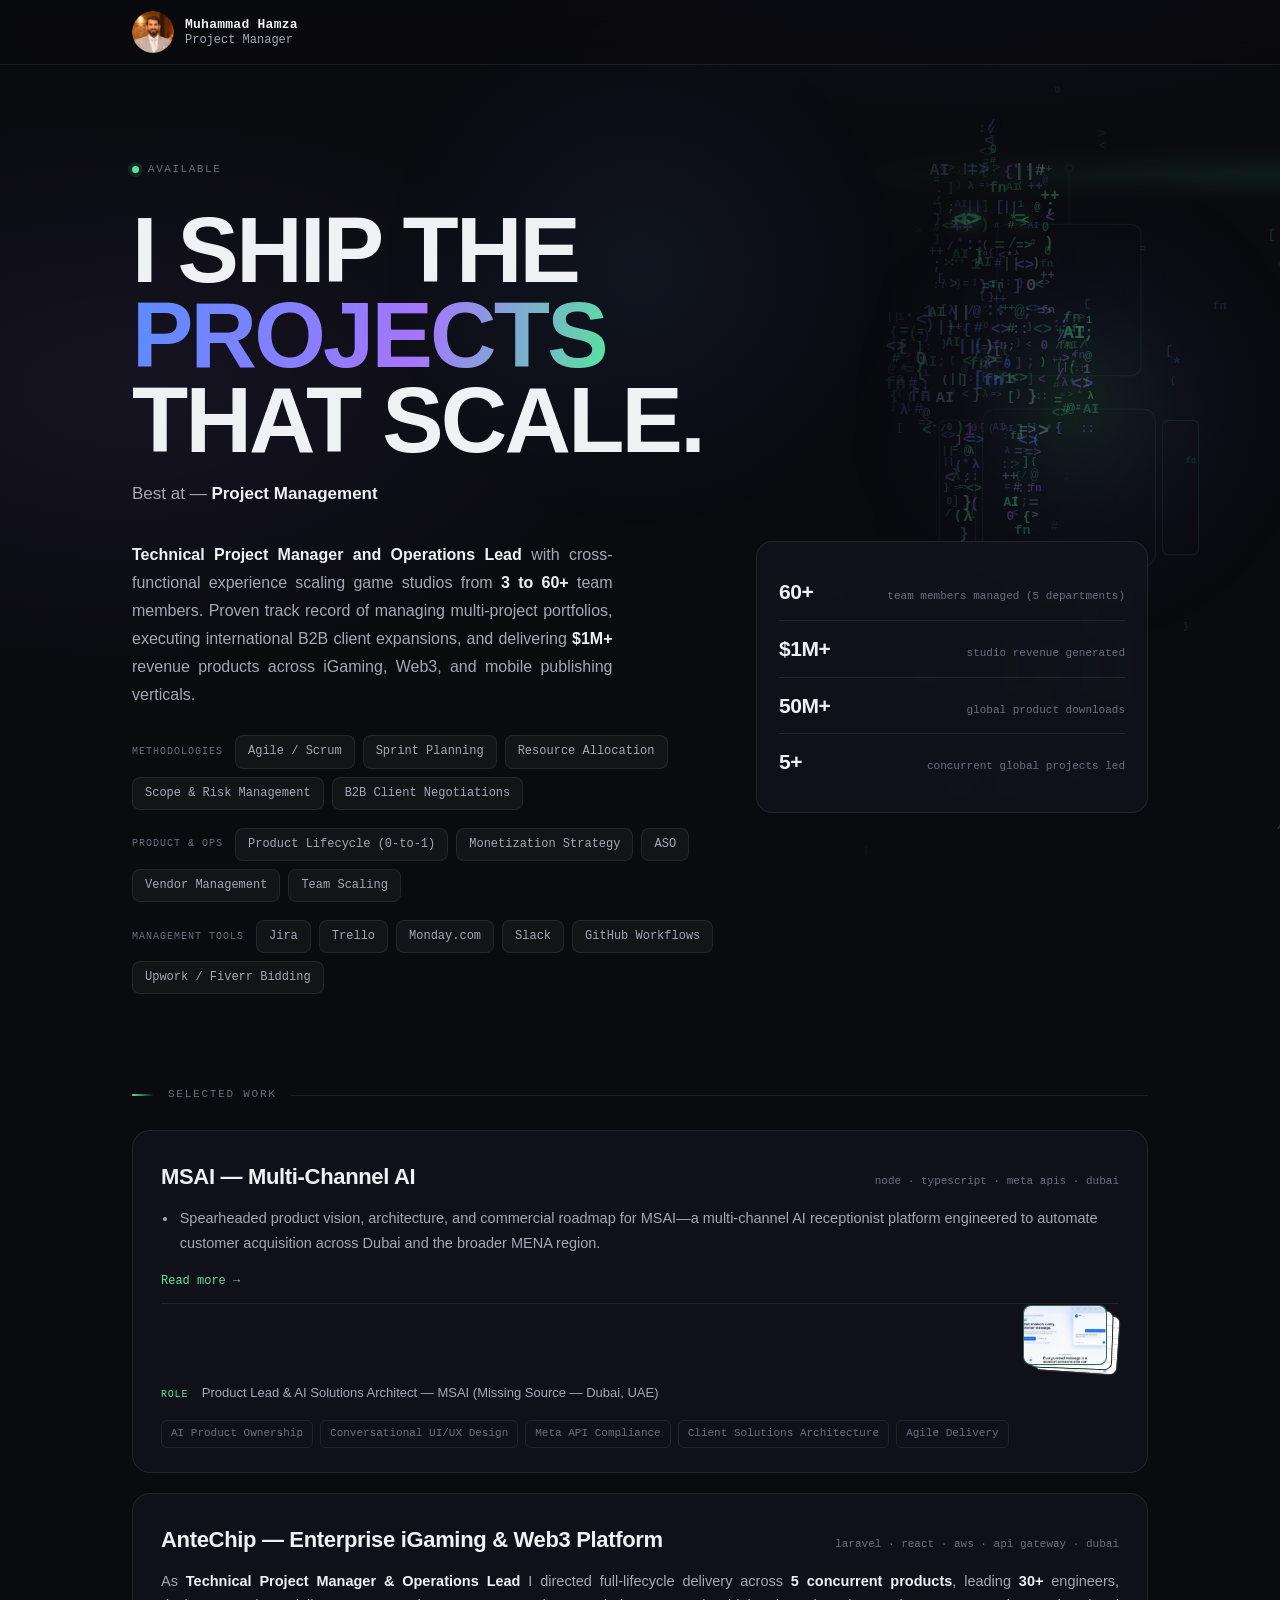
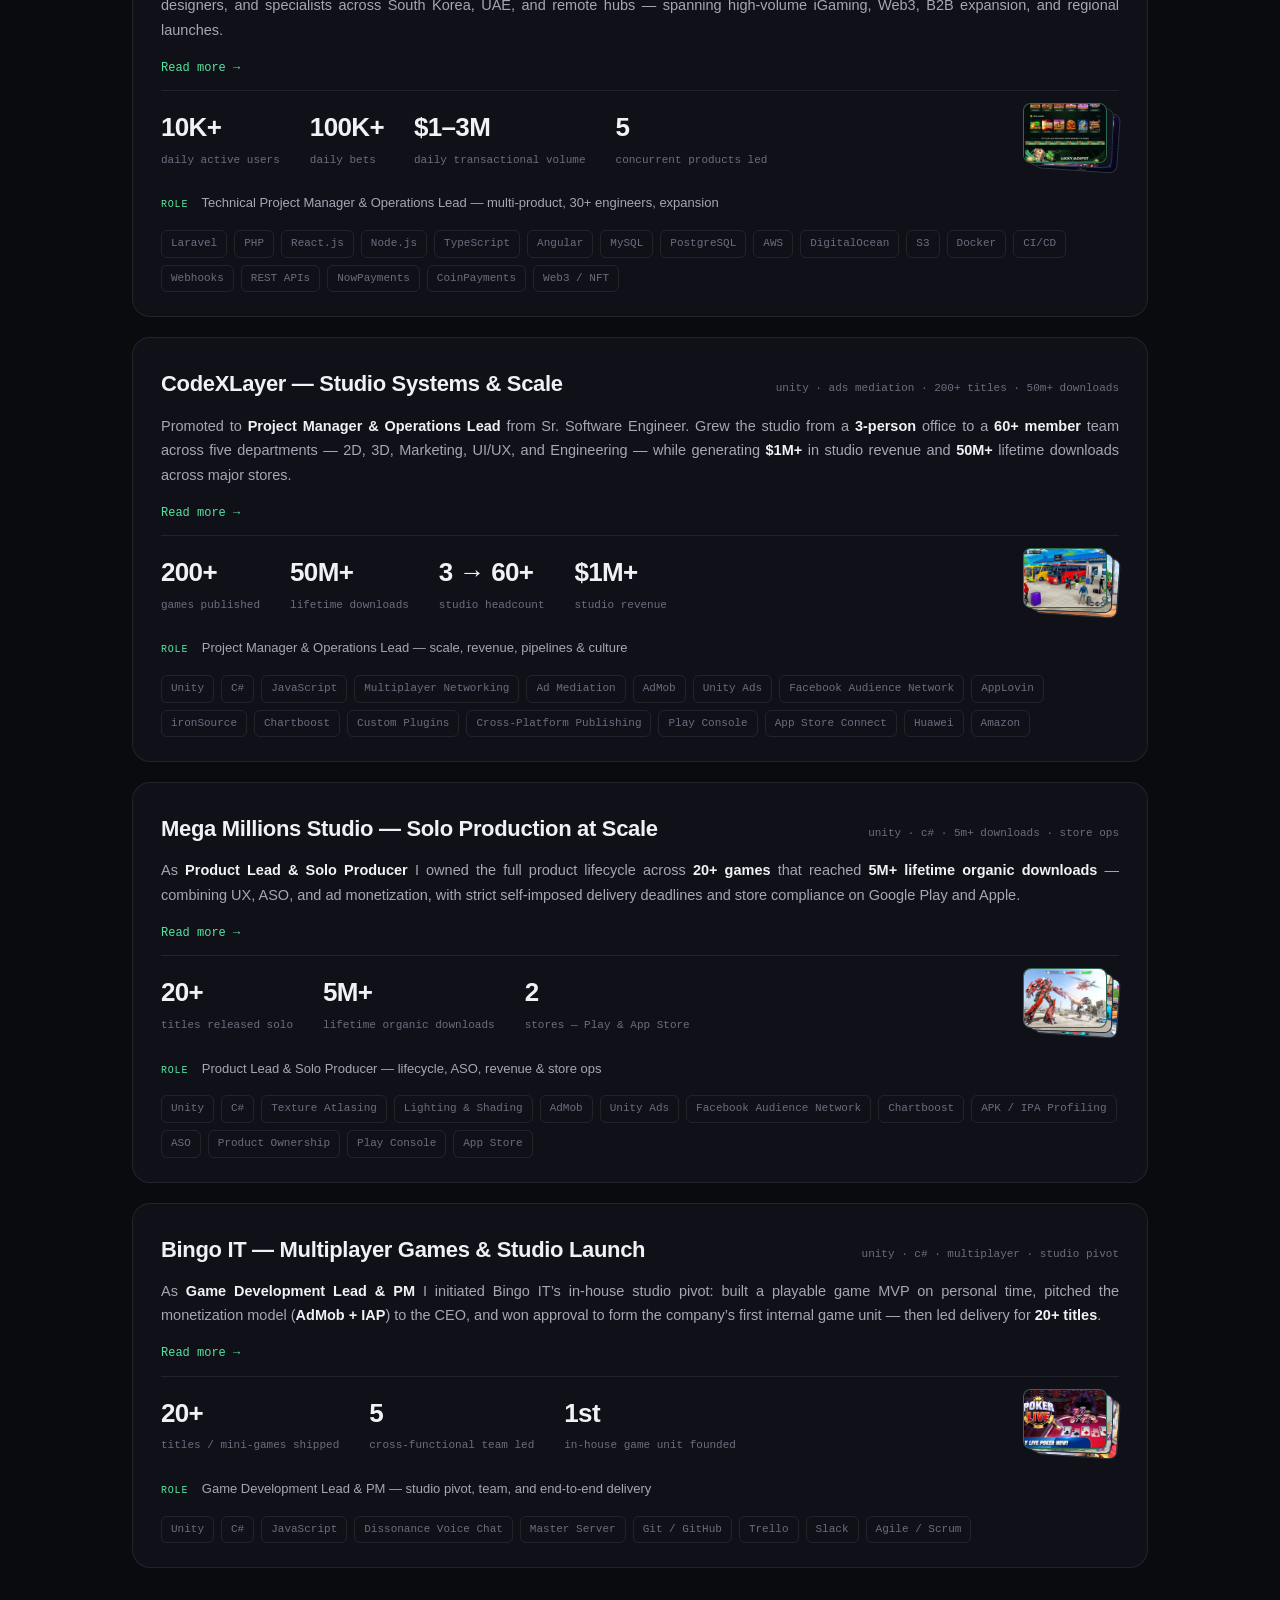
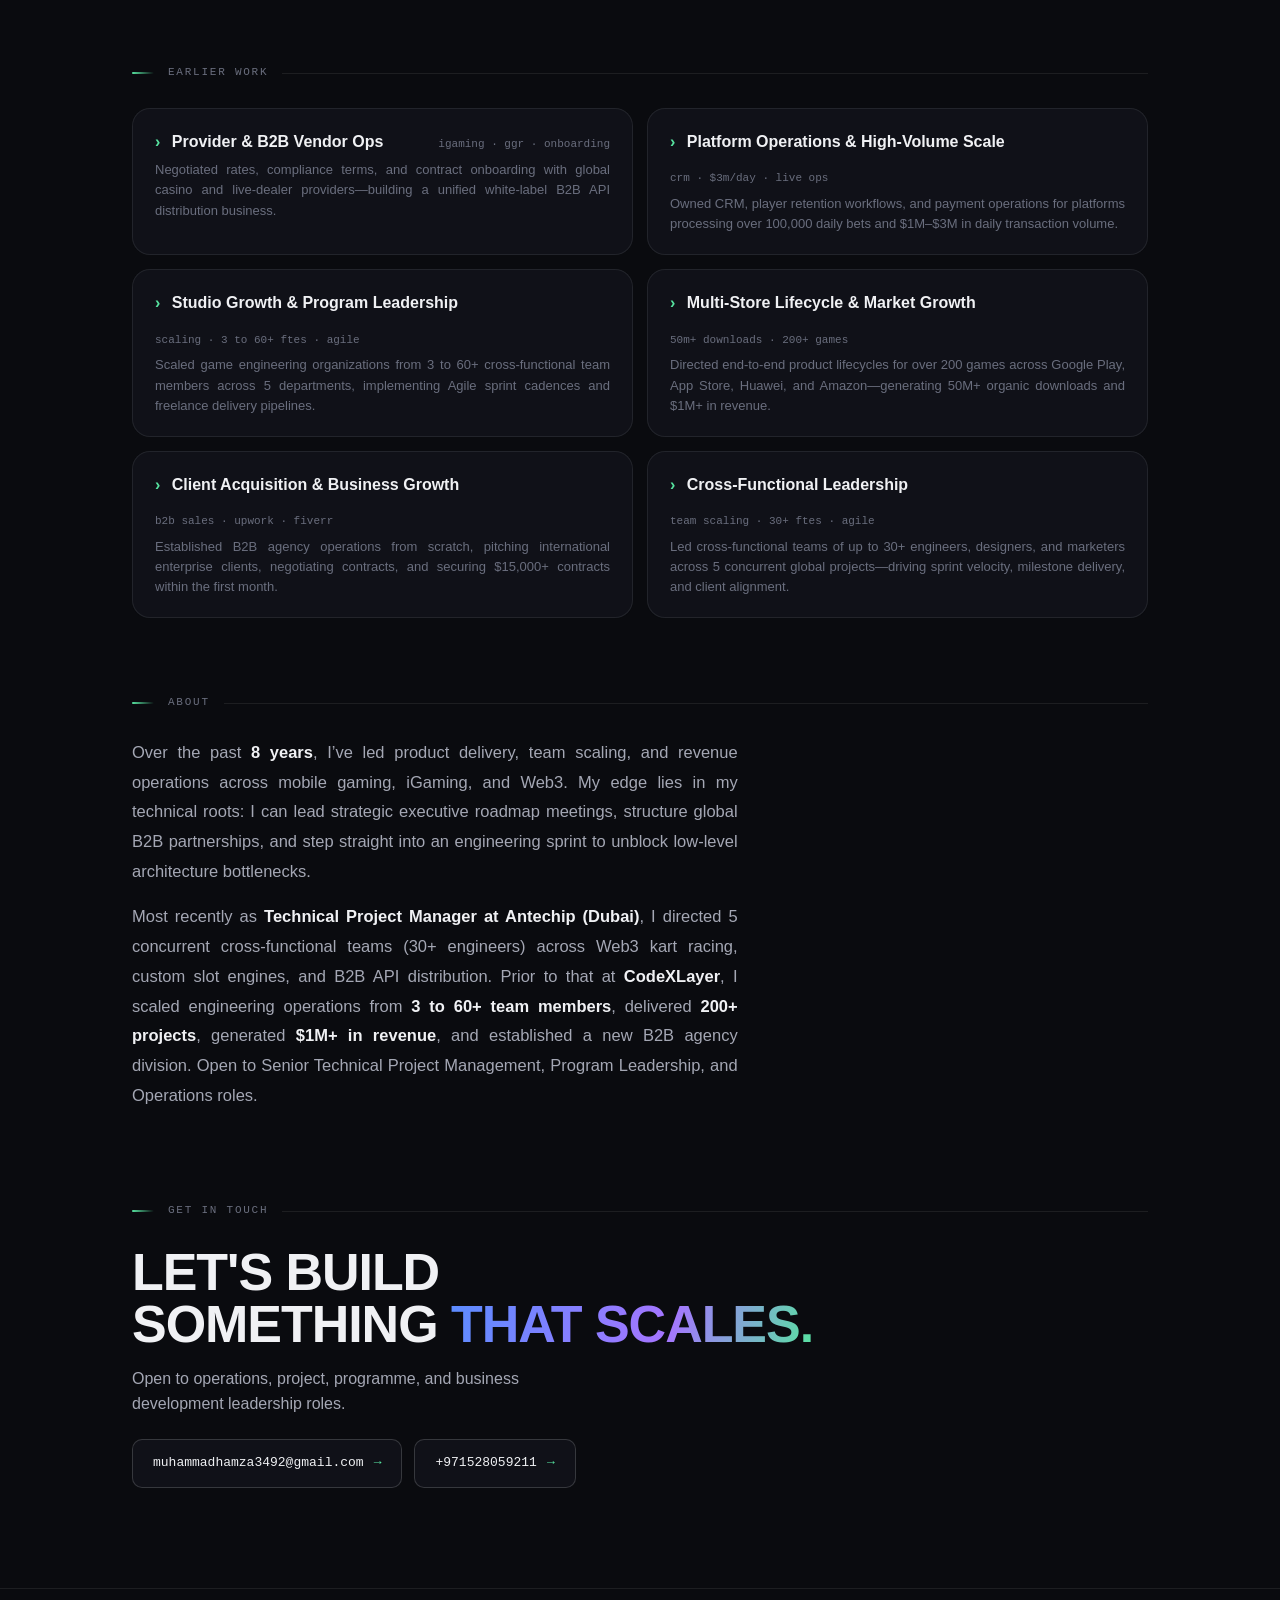
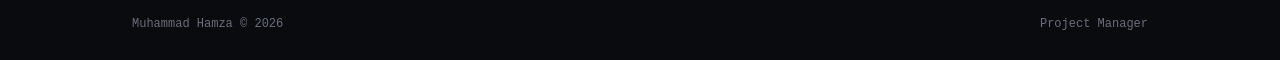
==== commit 828b8c8f: "Update the portfolio profile photo to the new circular headshot. Switch assets to a transparent PNG " ====
--- a/PM/index.html
+++ b/PM/index.html
@@ -9,11 +9,11 @@
       name="description"
       content="Muhammad Hamza — Lead Full-Stack & Systems Engineer. High-concurrency platforms, B2B APIs, and low-latency client systems."
     />
-    <link rel="icon" href="images/favicon.svg?v=29" type="image/svg+xml" />
-    <link rel="icon" href="images/favicon-32.png?v=29" type="image/png" sizes="32x32" />
-    <link rel="shortcut icon" href="images/favicon.ico?v=29" />
-    <link rel="apple-touch-icon" href="images/apple-touch-icon.png?v=29" sizes="180x180" />
-    <link rel="stylesheet" href="css/site.css?v=29" />
+    <link rel="icon" href="images/favicon.svg?v=31" type="image/svg+xml" />
+    <link rel="icon" href="images/favicon-32.png?v=31" type="image/png" sizes="32x32" />
+    <link rel="shortcut icon" href="images/favicon.ico?v=31" />
+    <link rel="apple-touch-icon" href="images/apple-touch-icon.png?v=31" sizes="180x180" />
+    <link rel="stylesheet" href="css/site.css?v=31" />
   </head>
   <body>
     <div id="progress" data-progress></div>
@@ -24,7 +24,7 @@
       <div class="wrap bar">
         <div class="brand">
           <button class="mark" type="button" data-open-intro title="View photo">
-            <img src="images/hamza.jpg" alt="Muhammad Hamza" />
+            <img src="images/hamza.png?v=31" alt="Muhammad Hamza" />
           </button>
           <div class="who">
             <b data-bind="name">Muhammad Hamza</b>
@@ -94,7 +94,7 @@
     <div class="overlay" data-intro>
       <div class="modal">
         <button class="modal-close" type="button" data-close-intro>✕</button>
-        <img src="images/hamza.jpg" alt="Muhammad Hamza" />
+        <img src="images/hamza.png?v=31" alt="Muhammad Hamza" />
       </div>
     </div>
 
@@ -125,8 +125,8 @@
     </div>
 
     <script>window.__INITIAL_VOICE = "pm";</script>
-    <script src="js/content.js?v=29"></script>
-    <script src="js/common.js?v=29"></script>
-    <script src="js/hero3d.js?v=29"></script>
+    <script src="js/content.js?v=31"></script>
+    <script src="js/common.js?v=31"></script>
+    <script src="js/hero3d.js?v=31"></script>
   </body>
 </html>
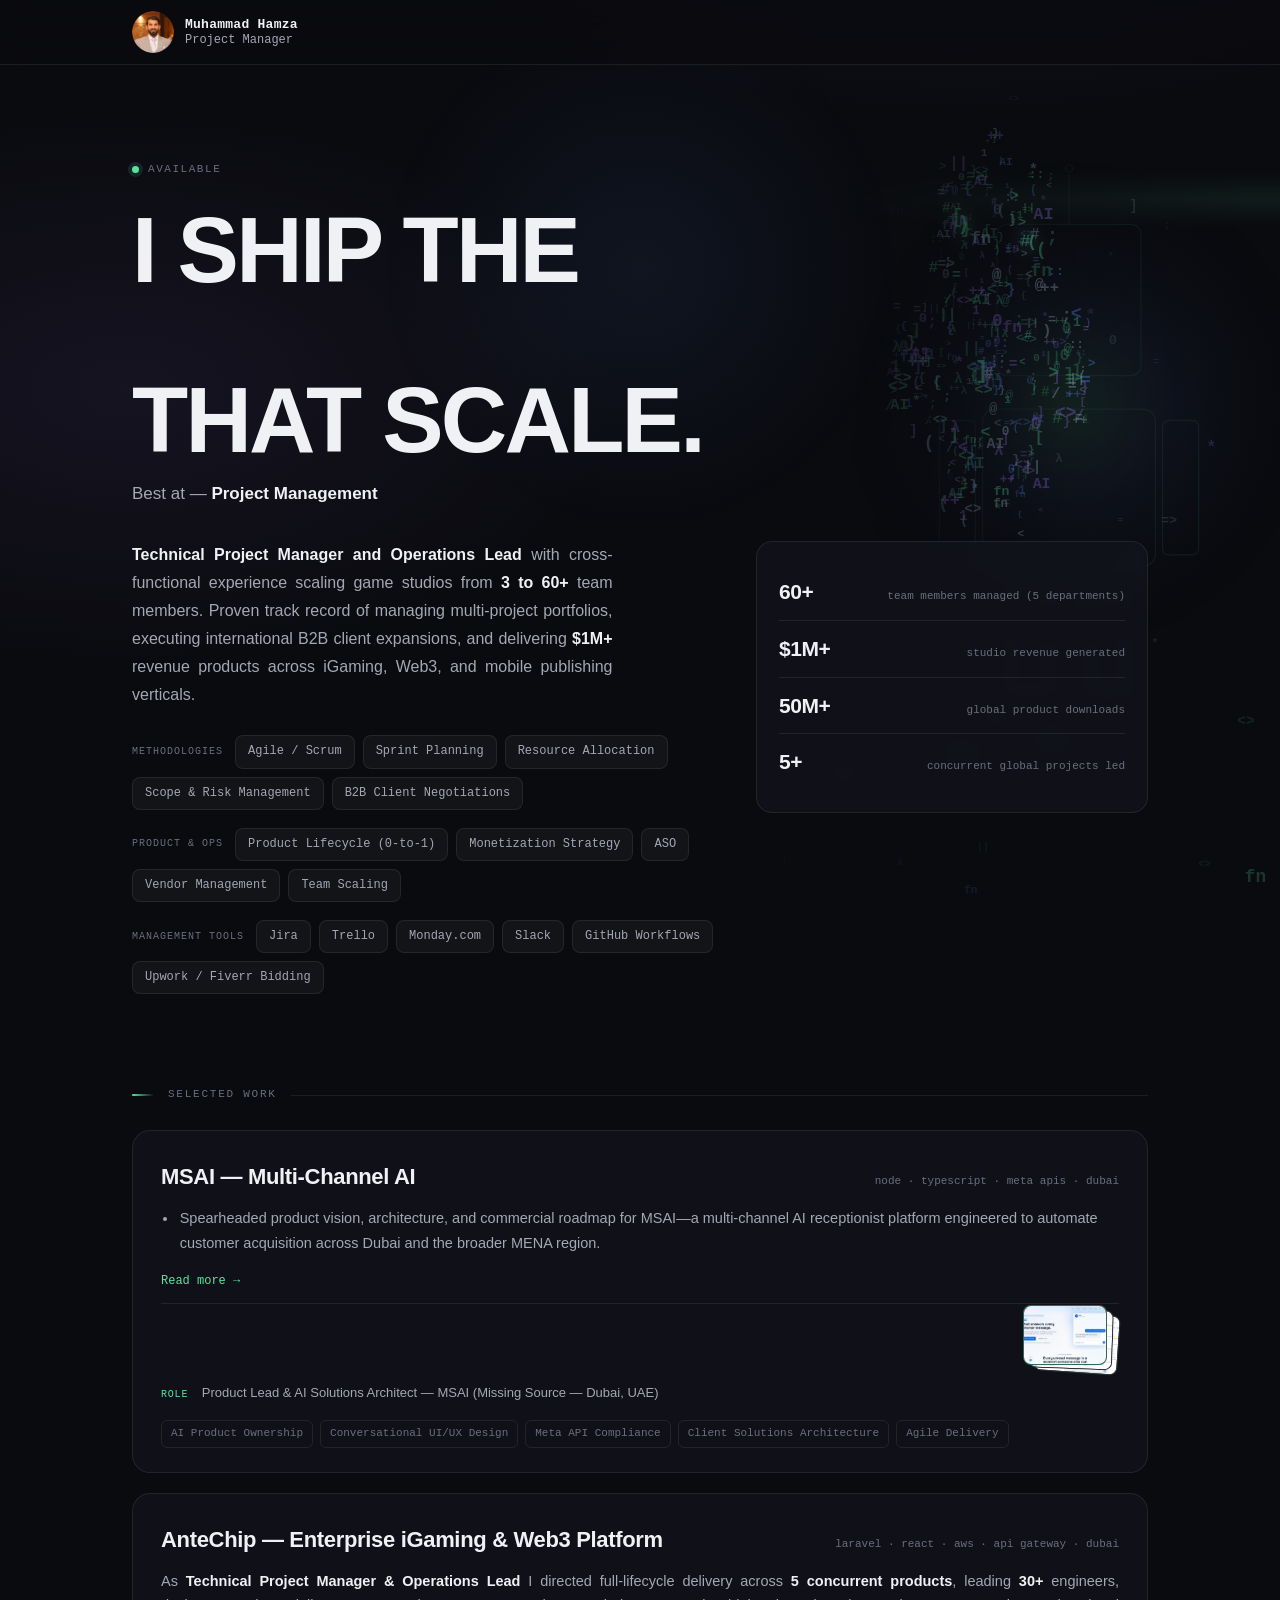
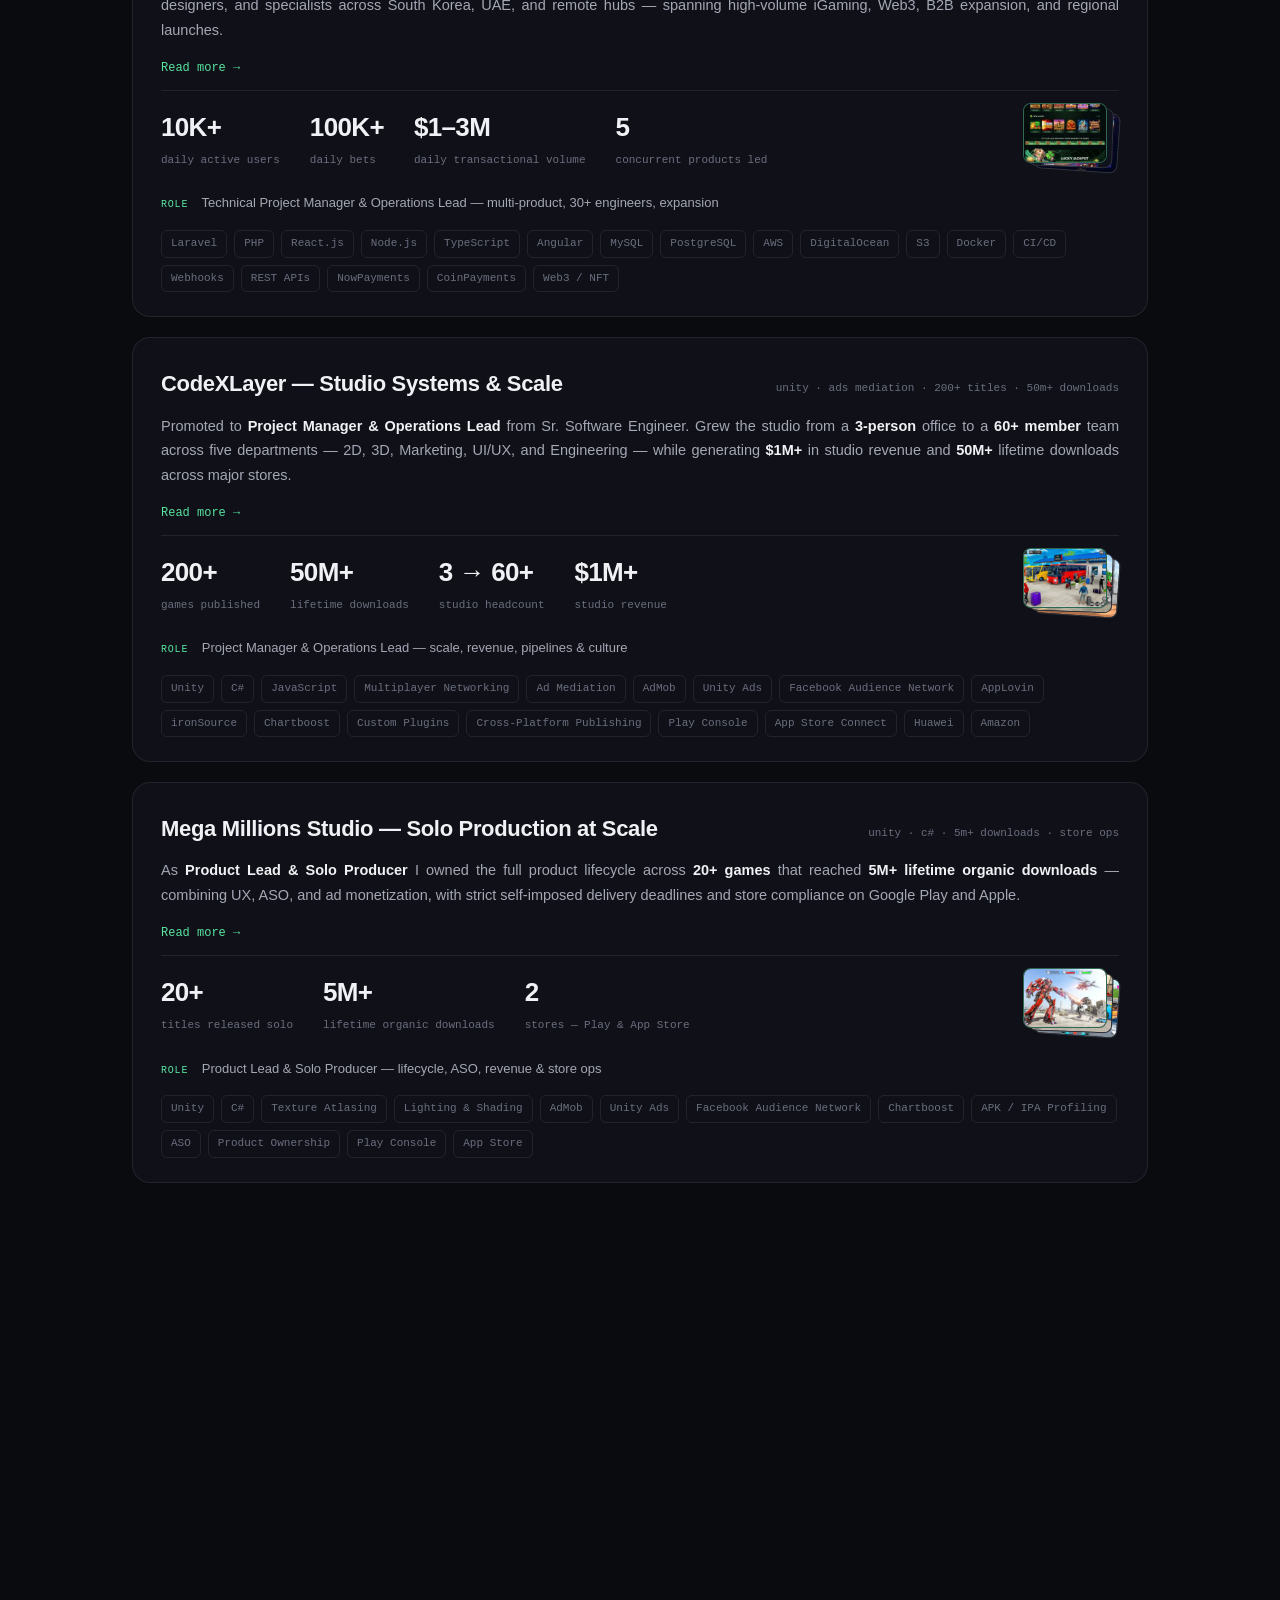
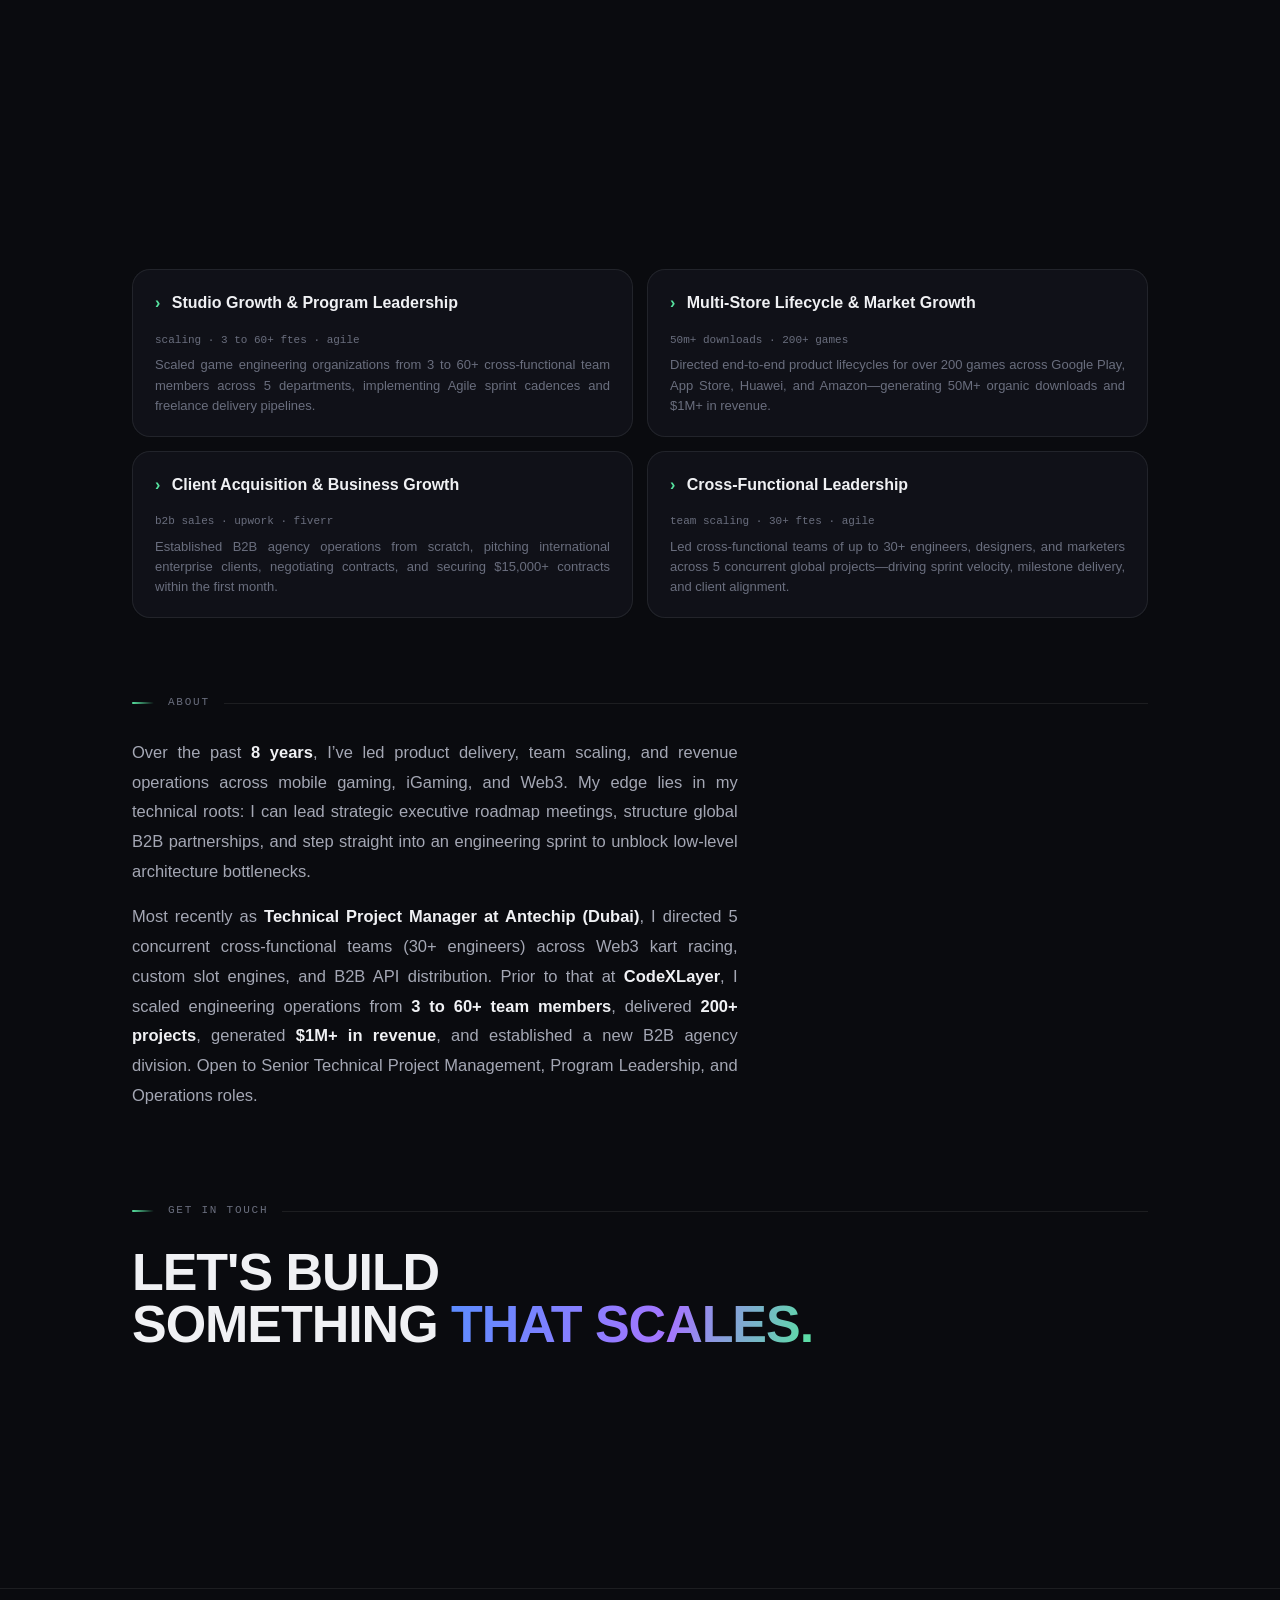
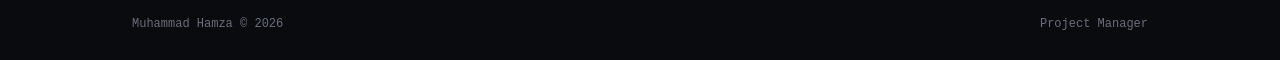
==== commit 94b0c1c6: "Set the browser tab title to Muhammad Hamza - Portfolio. Keeps SE and PM pages aligned with the same" ====
--- a/PM/index.html
+++ b/PM/index.html
@@ -4,7 +4,7 @@
     <meta charset="UTF-8" />
     <base href="../" />
     <meta name="viewport" content="width=device-width, initial-scale=1.0" />
-    <title>Muhammad Hamza — Lead Full-Stack &amp; Systems Engineer</title>
+    <title>Muhammad Hamza - Portfolio</title>
     <meta
       name="description"
       content="Muhammad Hamza — Lead Full-Stack & Systems Engineer. High-concurrency platforms, B2B APIs, and low-latency client systems."
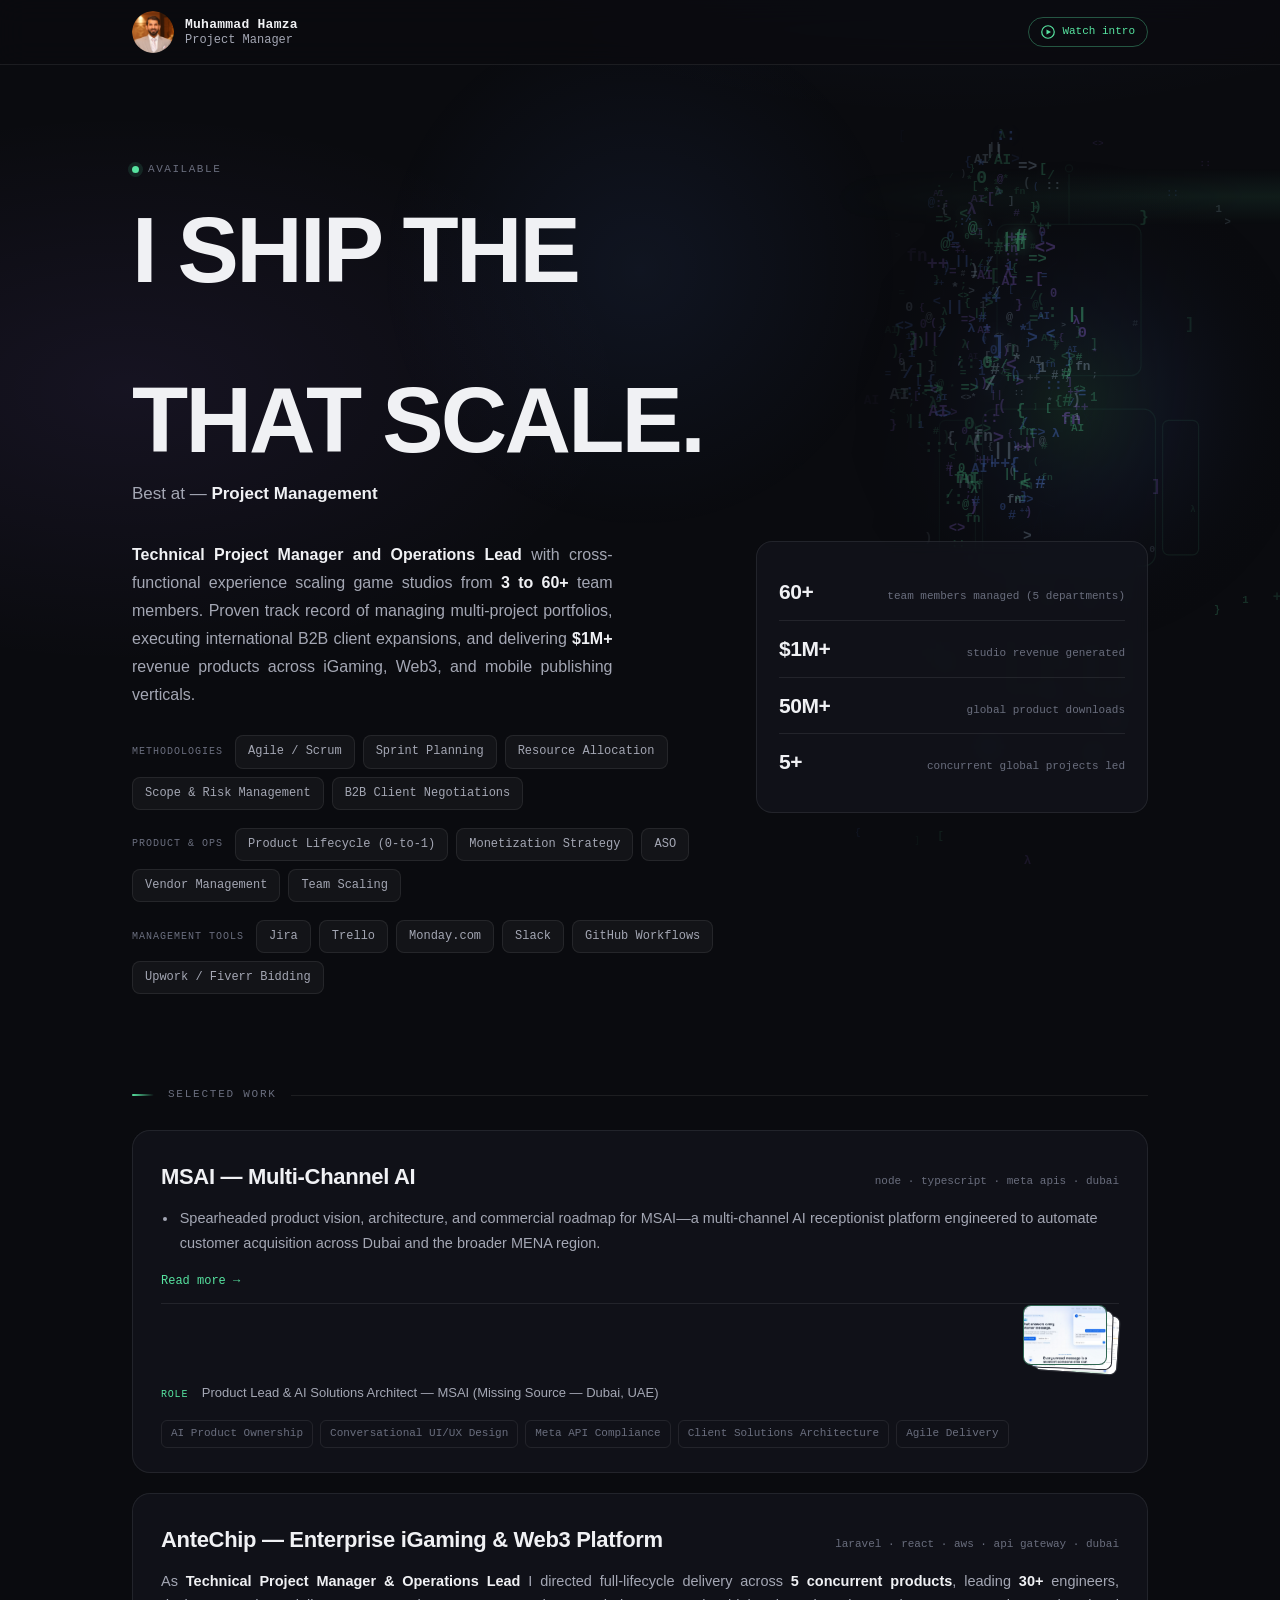
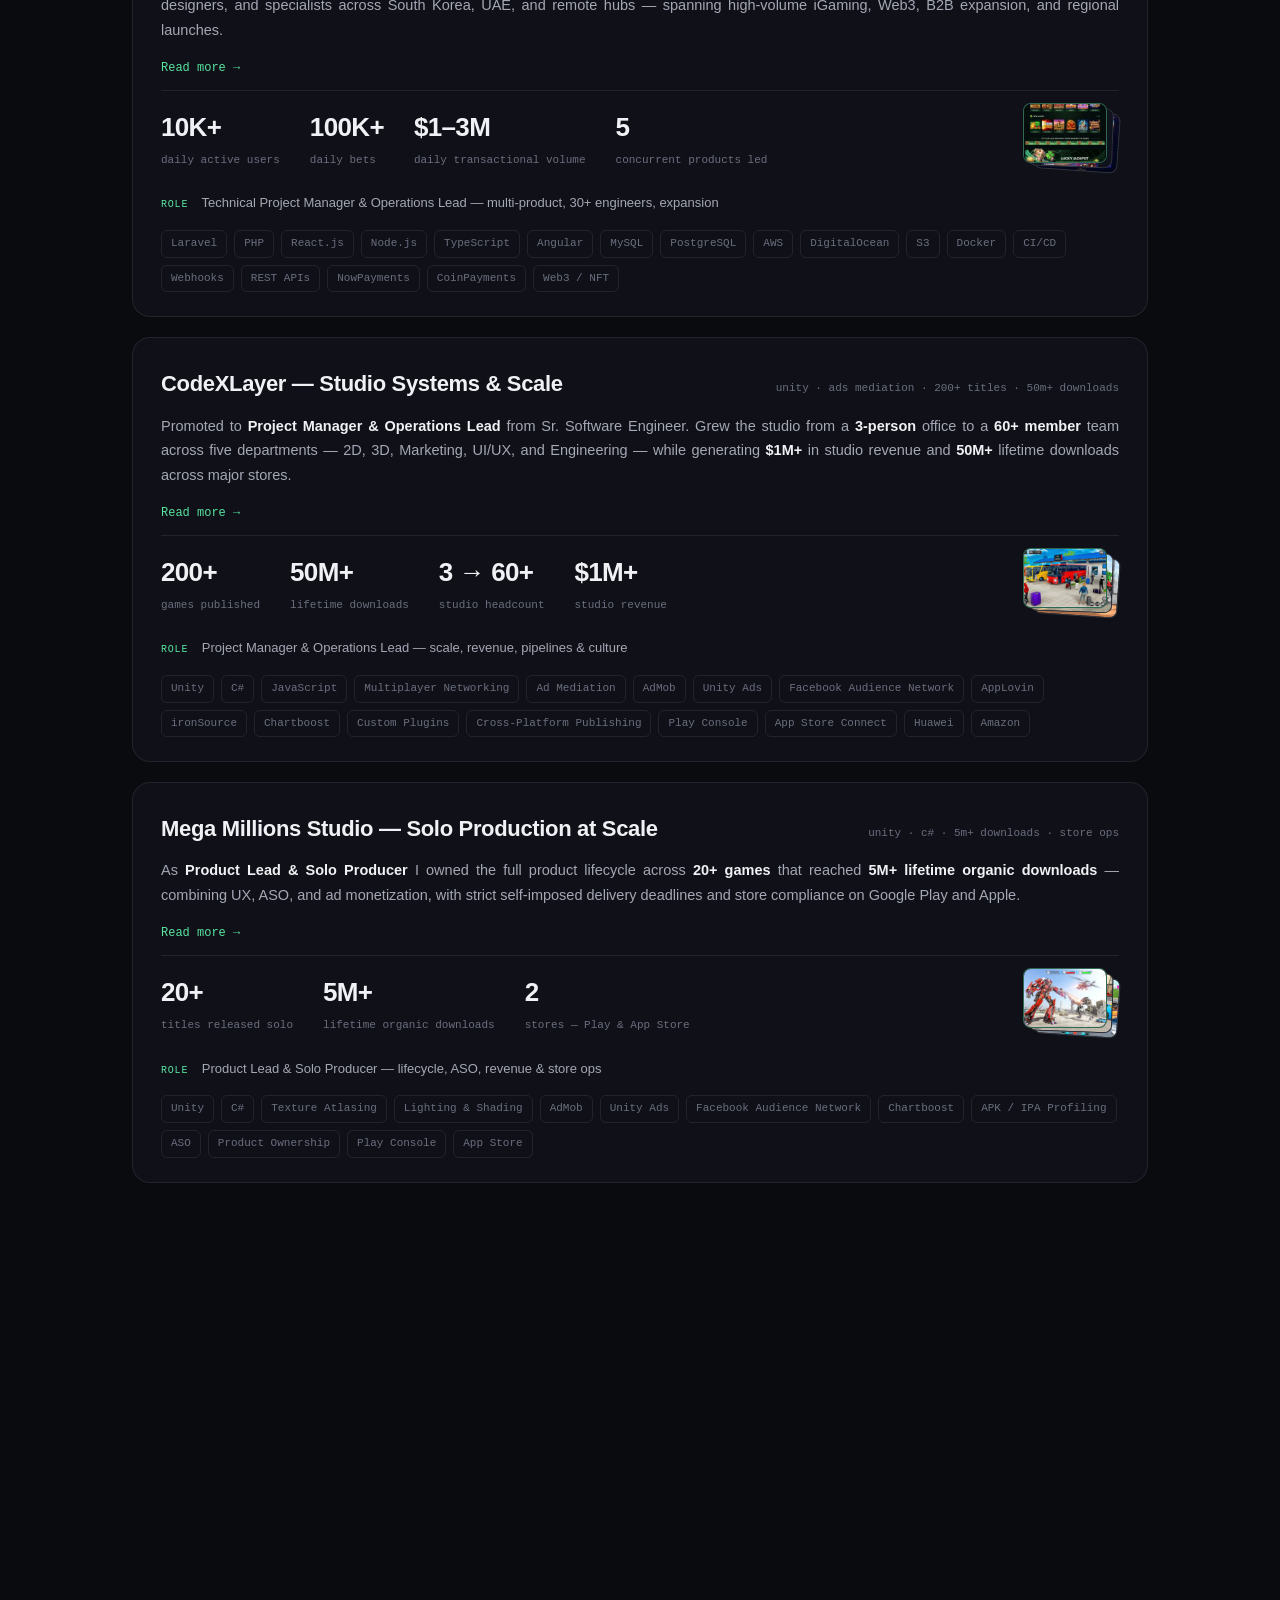
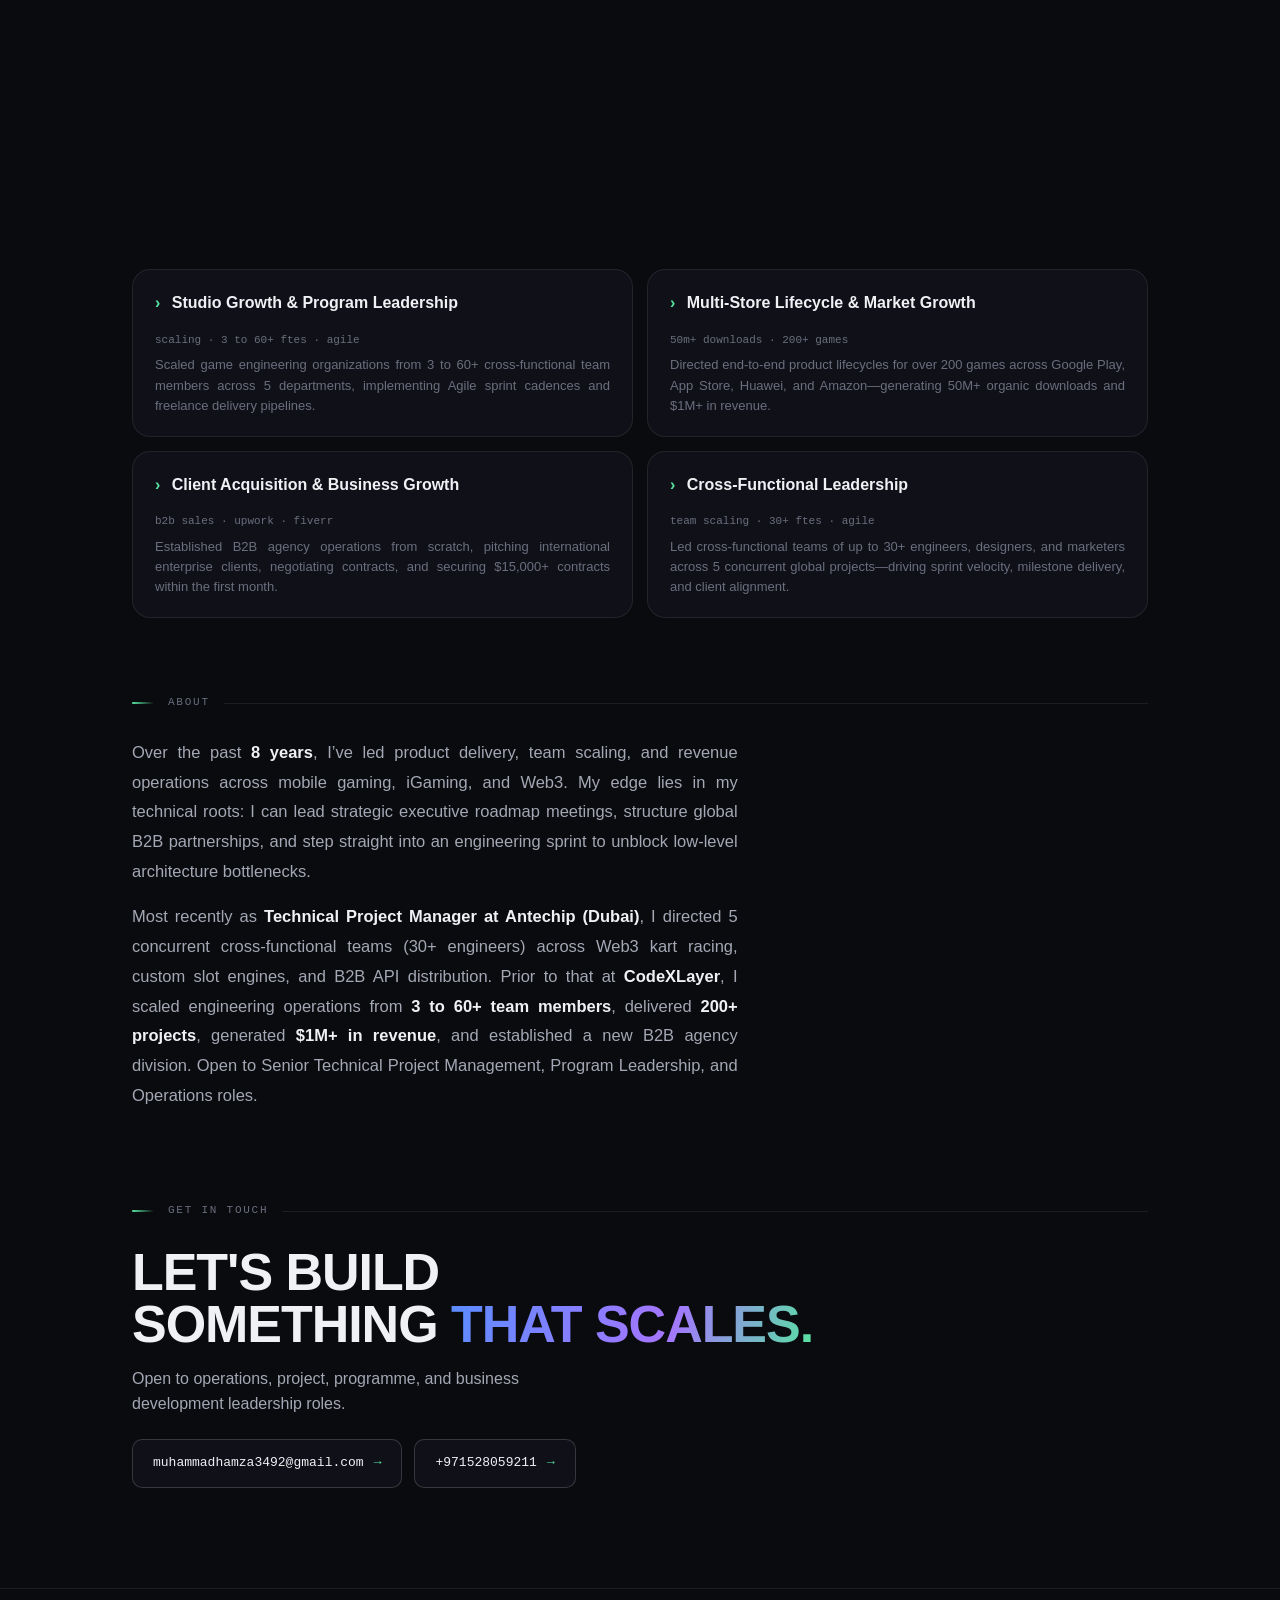
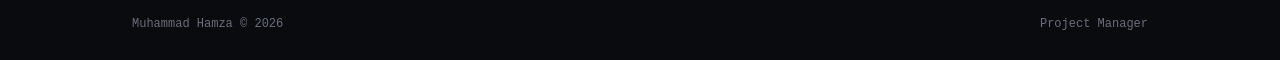
==== commit 3f6e5d18: "Restore PM Watch intro button with centered intro video popup. Co-authored-by: Cursor <cursoragent@c" ====
--- a/PM/index.html
+++ b/PM/index.html
@@ -13,7 +13,7 @@
     <link rel="icon" href="images/favicon-32.png?v=31" type="image/png" sizes="32x32" />
     <link rel="shortcut icon" href="images/favicon.ico?v=31" />
     <link rel="apple-touch-icon" href="images/apple-touch-icon.png?v=31" sizes="180x180" />
-    <link rel="stylesheet" href="css/site.css?v=31" />
+    <link rel="stylesheet" href="css/site.css?v=34" />
   </head>
   <body>
     <div id="progress" data-progress></div>
@@ -36,6 +36,13 @@
             <button type="button" data-voice-btn="engineer">SE</button>
             <button type="button" data-voice-btn="pm">PM</button>
           </div>
+          <button class="intro-btn" type="button" data-open-video>
+            <svg width="14" height="14" viewBox="0 0 14 14" fill="none">
+              <circle cx="7" cy="7" r="6.25" stroke="currentColor" stroke-width="1.2" />
+              <polygon points="5.5,4.5 10,7 5.5,9.5" fill="currentColor" />
+            </svg>
+            Watch intro
+          </button>
         </div>
       </div>
     </header>
@@ -98,6 +105,24 @@
       </div>
     </div>
 
+    <div class="overlay" data-video-overlay>
+      <div class="video-modal" role="dialog" aria-label="Intro video">
+        <button class="modal-close" type="button" data-close-video aria-label="Close">✕</button>
+        <video
+          data-intro-video
+          src="PM/Video/intro.mp4?v=1"
+          poster="PM/Video/intro-poster.jpg?v=1"
+          preload="none"
+          playsinline
+        ></video>
+        <button class="video-play" type="button" data-video-play aria-label="Play intro video">
+          <svg width="28" height="28" viewBox="0 0 28 28" fill="none">
+            <polygon points="10,7 22,14 10,21" fill="currentColor" />
+          </svg>
+        </button>
+      </div>
+    </div>
+
     <div class="lb-overlay" id="lb-overlay" hidden>
       <div class="lb-box">
         <div class="lb-head">
@@ -126,7 +151,7 @@
 
     <script>window.__INITIAL_VOICE = "pm";</script>
     <script src="js/content.js?v=31"></script>
-    <script src="js/common.js?v=31"></script>
+    <script src="js/common.js?v=34"></script>
     <script src="js/hero3d.js?v=31"></script>
   </body>
 </html>
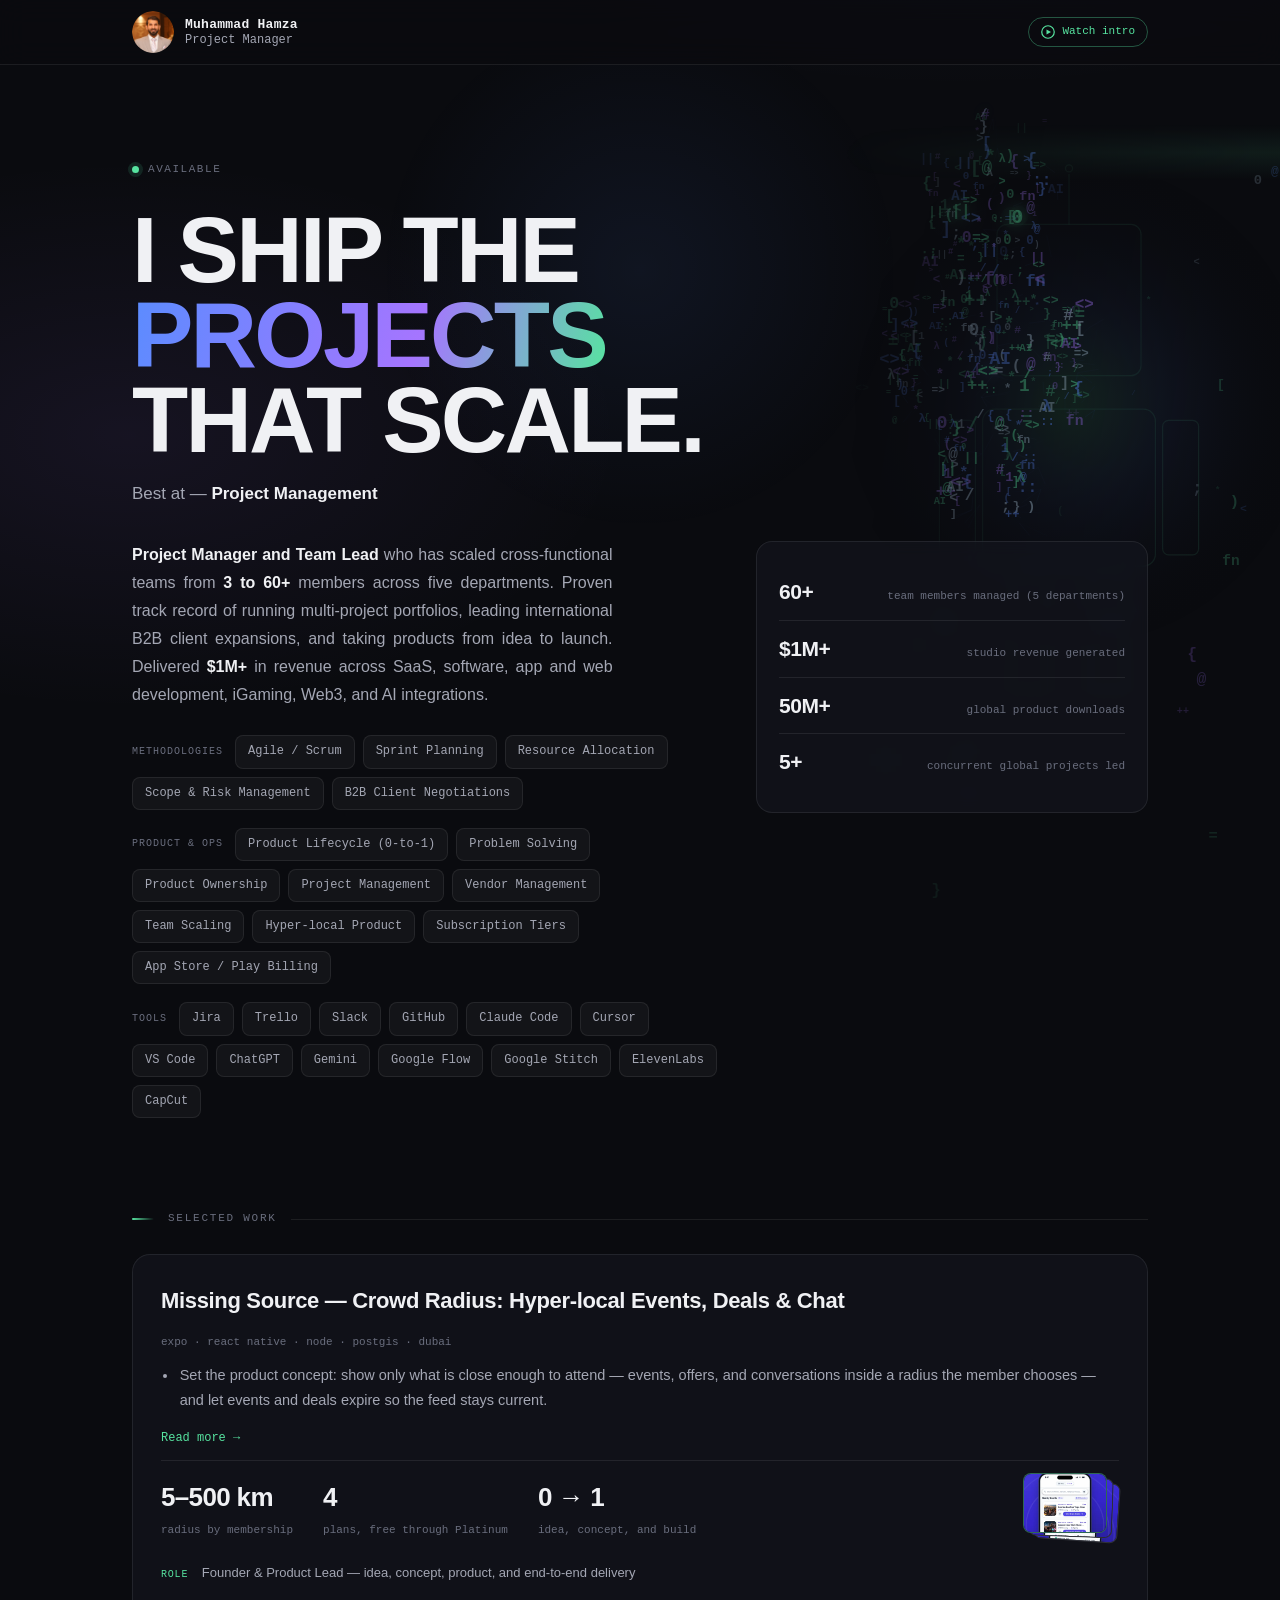
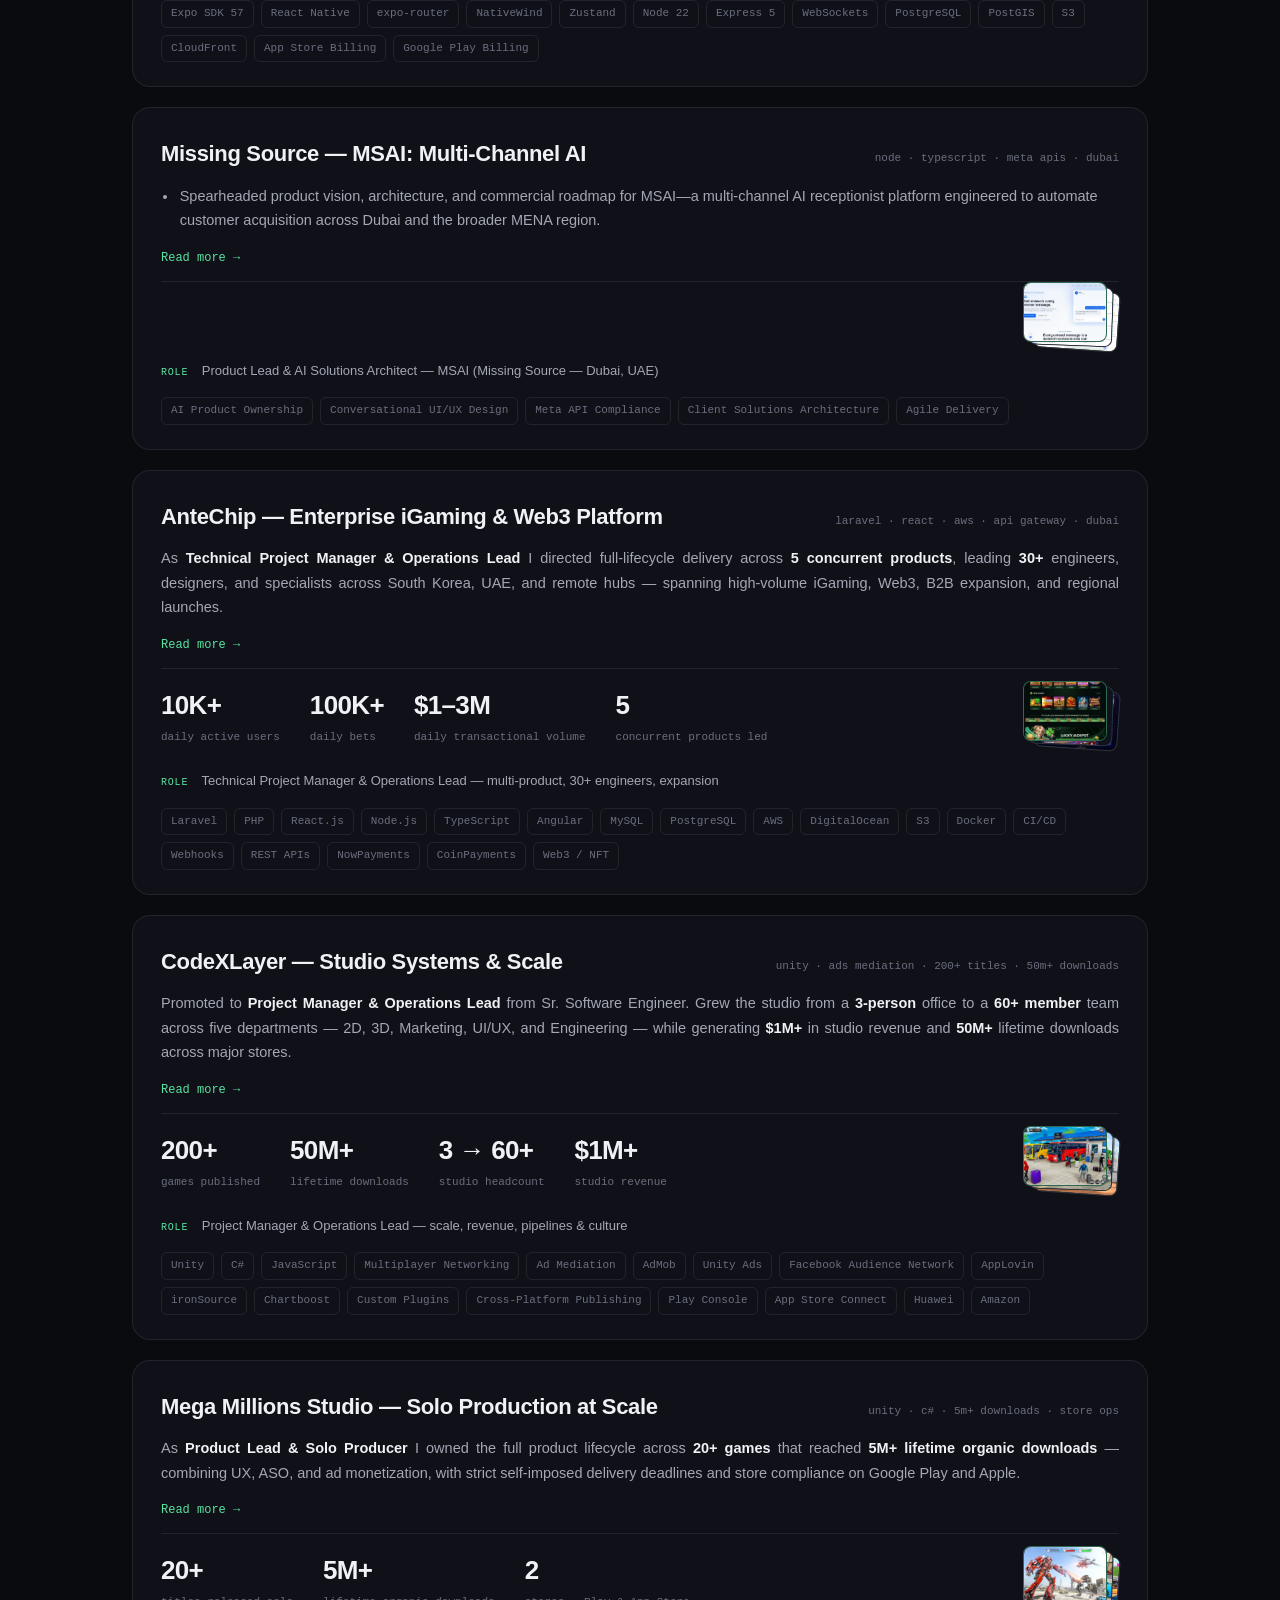
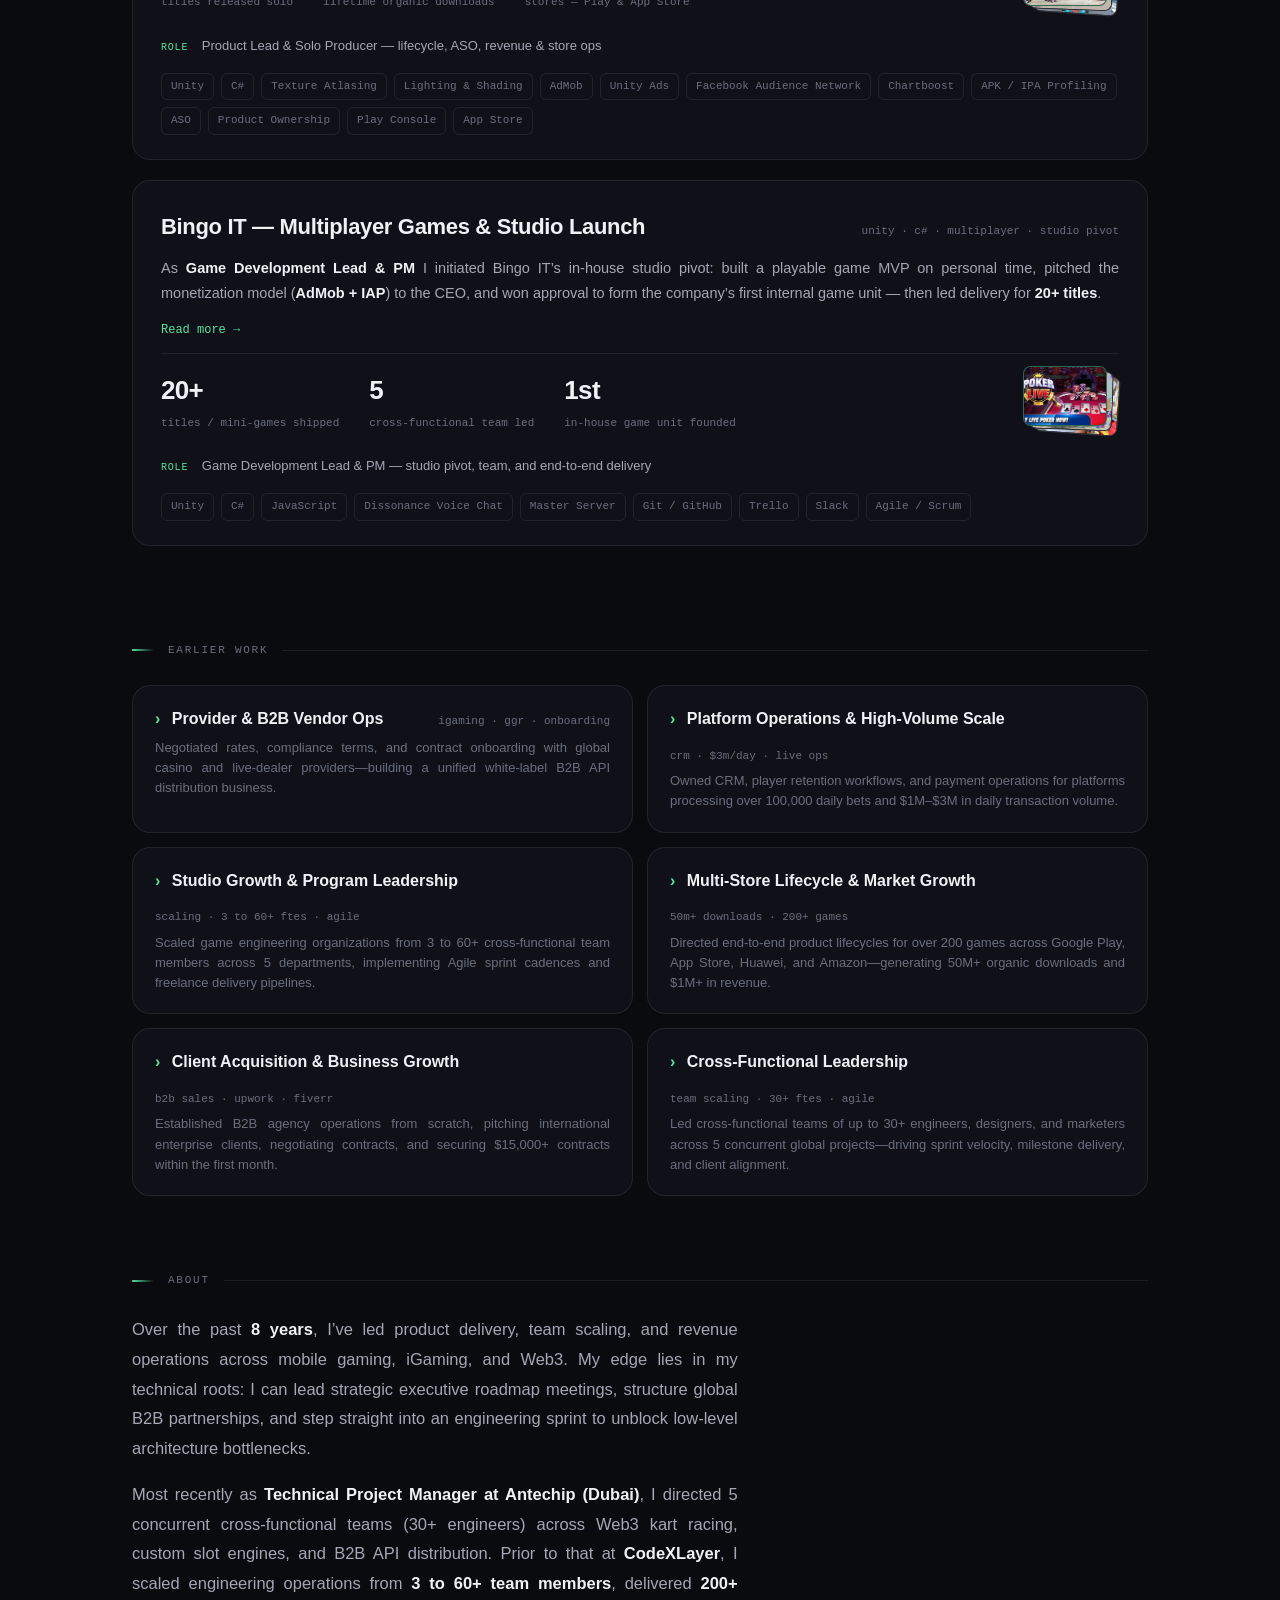
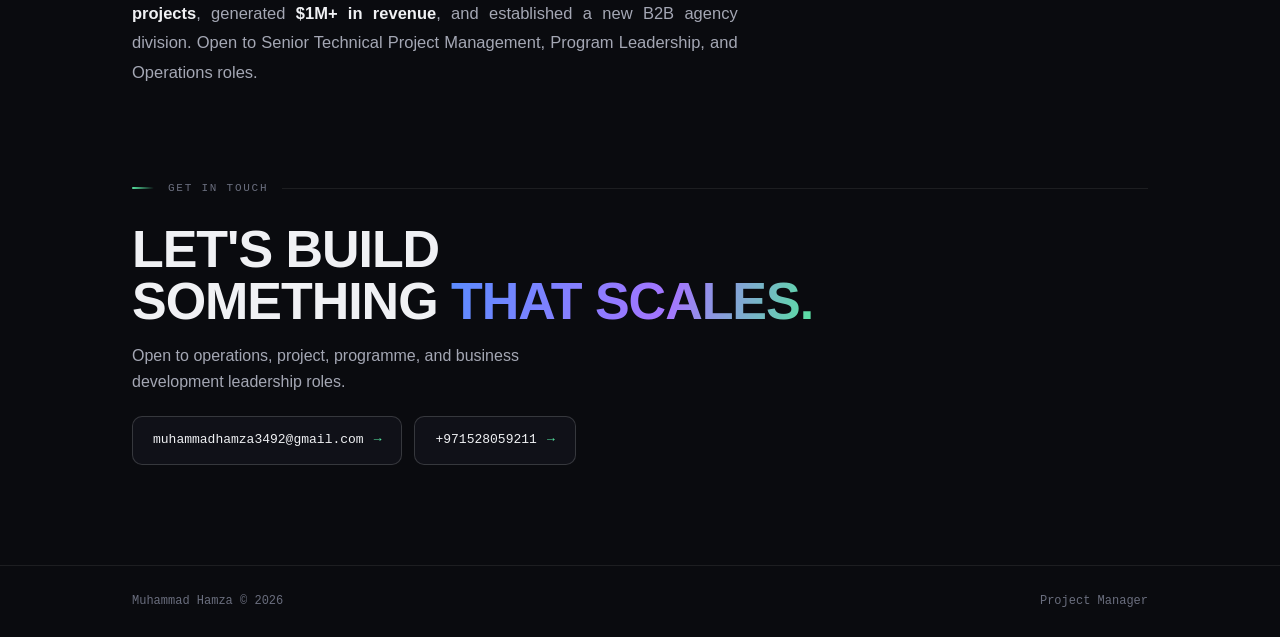
==== commit 4f04ed56: "Add Missing Source Crowd Radius project and refresh PM profile. Feature Crowd Radius with screenshot" ====
--- a/PM/index.html
+++ b/PM/index.html
@@ -150,7 +150,7 @@
     </div>
 
     <script>window.__INITIAL_VOICE = "pm";</script>
-    <script src="js/content.js?v=31"></script>
+    <script src="js/content.js?v=41"></script>
     <script src="js/common.js?v=34"></script>
     <script src="js/hero3d.js?v=31"></script>
   </body>
